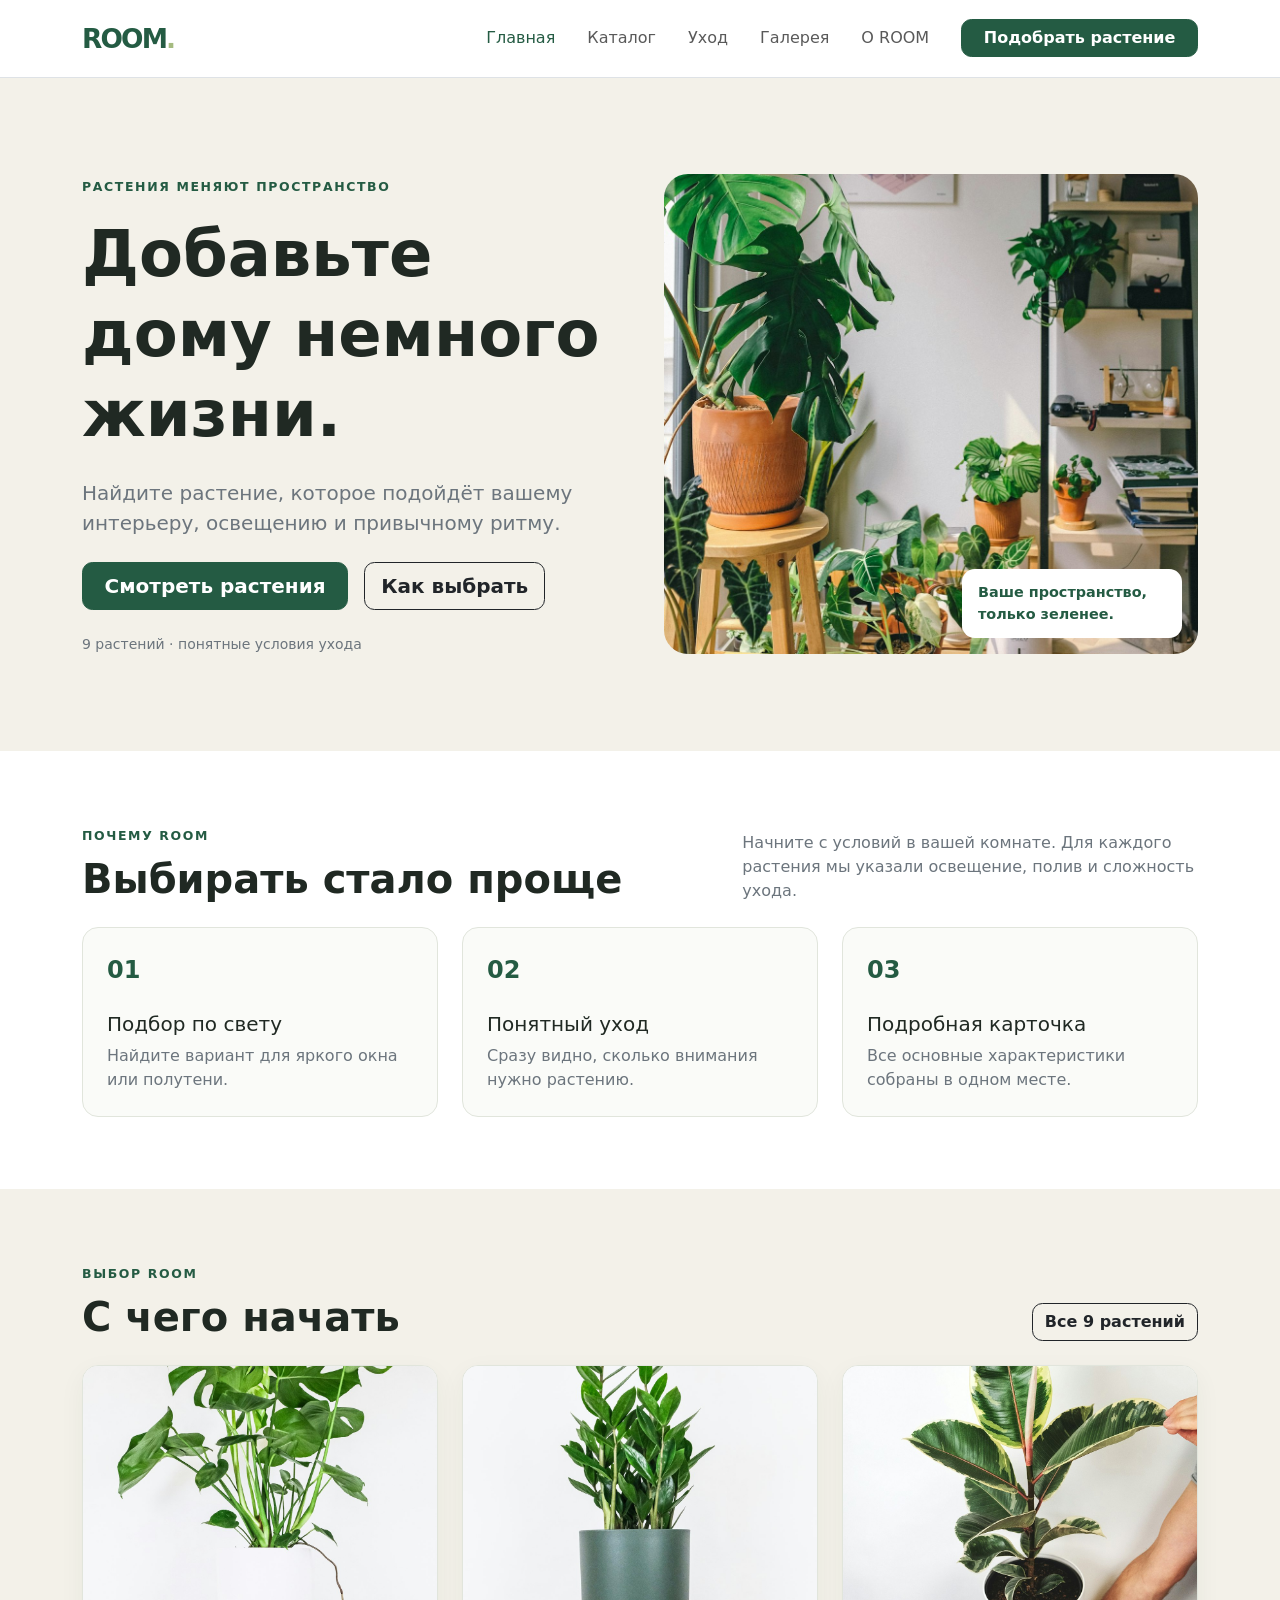
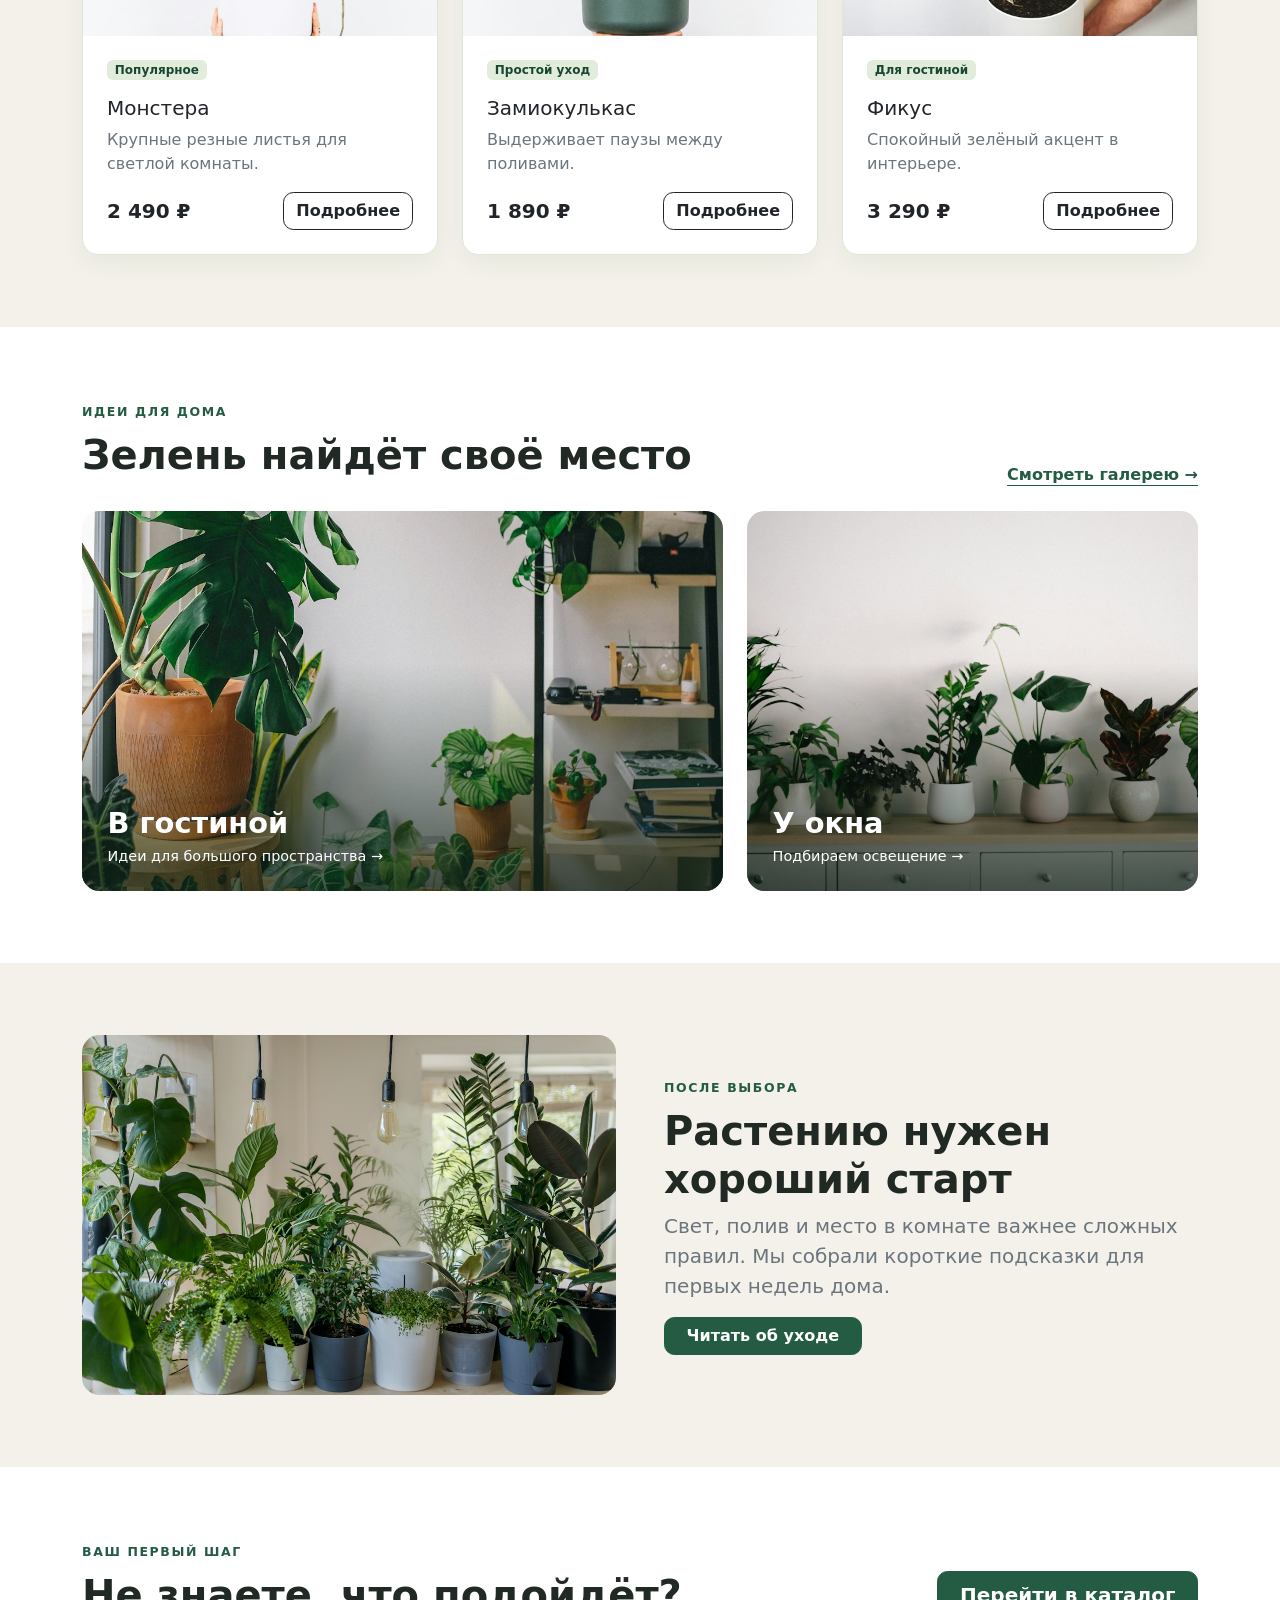
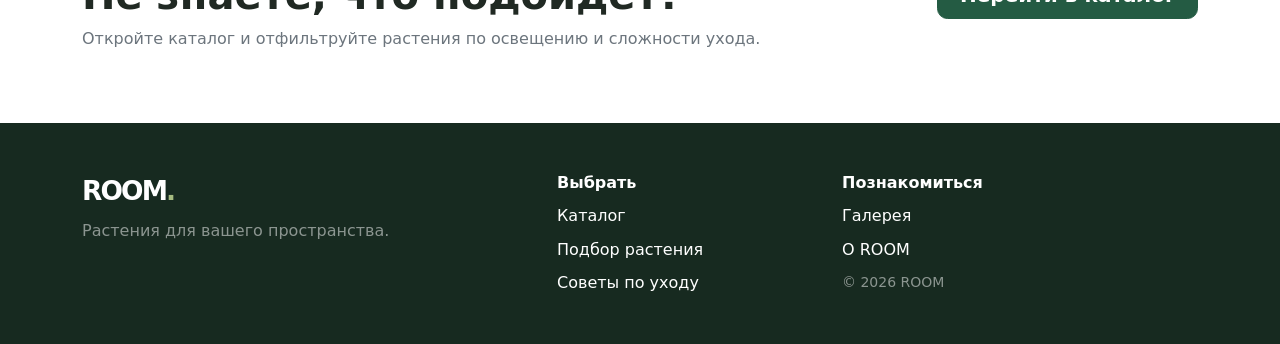
==== index.html @ 1a44274f "Expand ROOM into a seven-page illustrated plant site" ====
<!DOCTYPE html>
<html lang="ru">
<head>
  <meta charset="UTF-8">
  <meta name="viewport" content="width=device-width, initial-scale=1.0">
  <meta name="description" content="ROOM — каталог комнатных растений для дома и рабочего пространства.">
  <title>ROOM — растения для вашего пространства</title>
  <link rel="stylesheet" href="vendor/bootstrap/css/bootstrap.min.css">
  <link rel="stylesheet" href="css/custom.css">
</head>
<body>
  <header class="site-header border-bottom">
    <nav class="navbar navbar-expand-xl" aria-label="Основная навигация">
      <div class="container">
        <a class="navbar-brand brand" href="index.html">ROOM<span>.</span></a>
        <button class="navbar-toggler" type="button" data-bs-toggle="collapse" data-bs-target="#mainMenu" aria-controls="mainMenu" aria-expanded="false" aria-label="Открыть меню"><span class="navbar-toggler-icon"></span></button>
        <div class="collapse navbar-collapse" id="mainMenu">
          <div class="navbar-nav ms-auto align-items-xl-center gap-xl-3">
            <a class="nav-link active" aria-current="page" href="index.html">Главная</a>
            <a class="nav-link" href="catalog.html">Каталог</a>
            <a class="nav-link" href="care.html">Уход</a>
            <a class="nav-link" href="gallery.html">Галерея</a>
            <a class="nav-link" href="about.html">О ROOM</a>
            <a class="btn btn-room ms-xl-2" href="order.html">Подобрать растение</a>
          </div>
        </div>
      </div>
    </nav>
  </header>

  <main>
    <section class="hero py-5">
      <div class="container py-lg-5">
        <div class="row align-items-center g-5">
          <div class="col-12 col-lg-6">
            <span class="eyebrow">РАСТЕНИЯ МЕНЯЮТ ПРОСТРАНСТВО</span>
            <h1 class="display-3 fw-semibold lh-sm mt-3 mb-4">
              Добавьте дому немного жизни.
            </h1>
            <p class="lead text-secondary mb-4">
              Найдите растение, которое подойдёт вашему интерьеру,
              освещению и привычному ритму.
            </p>
            <div class="d-flex flex-wrap gap-3">
              <a class="btn btn-room btn-lg" href="catalog.html">Смотреть растения</a>
              <a class="btn btn-outline-dark btn-lg" href="#advantages">Как выбрать</a>
            </div>
            <p class="small text-secondary mt-4 mb-0">9 растений · понятные условия ухода</p>
          </div>
          <div class="col-12 col-lg-6">
            <div class="hero-image-wrap">
              <img
                src="images/photos/hero.jpg"
                alt="Комнатные растения в светлом интерьере"
                class="hero-image"
                data-fallback
              >
              <span class="hero-note">Ваше пространство, только зеленее.</span>
            </div>
          </div>
        </div>
      </div>
    </section>

    <section class="container py-5 my-lg-4" id="advantages">
      <div class="row align-items-end g-3 mb-4">
        <div class="col-12 col-lg-7">
          <span class="eyebrow">ПОЧЕМУ ROOM</span>
          <h2 class="display-6 fw-semibold mt-2 mb-0">Выбирать стало проще</h2>
        </div>
        <div class="col-12 col-lg-5">
          <p class="text-secondary mb-0">
            Начните с условий в вашей комнате. Для каждого растения
            мы указали освещение, полив и сложность ухода.
          </p>
        </div>
      </div>

      <div class="row g-4">
        <div class="col-12 col-md-4">
          <div class="feature-card h-100 p-4">
            <span class="feature-number">01</span>
            <h3 class="h5 mt-4">Подбор по свету</h3>
            <p class="text-secondary mb-0">Найдите вариант для яркого окна или полутени.</p>
          </div>
        </div>
        <div class="col-12 col-md-4">
          <div class="feature-card h-100 p-4">
            <span class="feature-number">02</span>
            <h3 class="h5 mt-4">Понятный уход</h3>
            <p class="text-secondary mb-0">Сразу видно, сколько внимания нужно растению.</p>
          </div>
        </div>
        <div class="col-12 col-md-4">
          <div class="feature-card h-100 p-4">
            <span class="feature-number">03</span>
            <h3 class="h5 mt-4">Подробная карточка</h3>
            <p class="text-secondary mb-0">Все основные характеристики собраны в одном месте.</p>
          </div>
        </div>
      </div>
    </section>

    <section class="section-soft py-5" id="popular">
      <div class="container py-lg-4">
        <div class="d-flex flex-wrap justify-content-between align-items-end gap-3 mb-4">
          <div>
            <span class="eyebrow">ВЫБОР ROOM</span>
            <h2 class="display-6 fw-semibold mt-2 mb-0">С чего начать</h2>
          </div>
          <a class="btn btn-outline-dark" href="catalog.html">Все 9 растений</a>
        </div>

        <div class="row g-4">
          <div class="col-12 col-md-6 col-lg-4">
            <article class="card plant-card h-100">
              <img class="card-img-top plant-photo" data-fallback
                src="images/photos/monstera.jpg"
                alt="Монстера с резными листьями в белом кашпо">
              <div class="card-body d-flex flex-column p-4">
                <span class="badge room-badge align-self-start mb-3">Популярное</span>
                <h3 class="h5 card-title">Монстера</h3>
                <p class="card-text text-secondary">Крупные резные листья для светлой комнаты.</p>
                <div class="d-flex justify-content-between align-items-center gap-2 mt-auto">
                  <strong class="fs-5">2 490 ₽</strong>
                  <a class="btn btn-outline-dark" href="product.html?plant=monstera">Подробнее</a>
                </div>
              </div>
            </article>
          </div>

          <div class="col-12 col-md-6 col-lg-4">
            <article class="card plant-card h-100">
              <img class="card-img-top plant-photo" data-fallback
                src="images/photos/zamioculcas.jpg"
                alt="Замиокулькас в зелёном кашпо">
              <div class="card-body d-flex flex-column p-4">
                <span class="badge room-badge align-self-start mb-3">Простой уход</span>
                <h3 class="h5 card-title">Замиокулькас</h3>
                <p class="card-text text-secondary">Выдерживает паузы между поливами.</p>
                <div class="d-flex justify-content-between align-items-center gap-2 mt-auto">
                  <strong class="fs-5">1 890 ₽</strong>
                  <a class="btn btn-outline-dark" href="product.html?plant=zamioculcas">Подробнее</a>
                </div>
              </div>
            </article>
          </div>

          <div class="col-12 col-md-6 col-lg-4">
            <article class="card plant-card h-100">
              <img class="card-img-top plant-photo" data-fallback
                src="images/photos/ficus.jpg"
                alt="Фикус каучуконосный в горшке">
              <div class="card-body d-flex flex-column p-4">
                <span class="badge room-badge align-self-start mb-3">Для гостиной</span>
                <h3 class="h5 card-title">Фикус</h3>
                <p class="card-text text-secondary">Спокойный зелёный акцент в интерьере.</p>
                <div class="d-flex justify-content-between align-items-center gap-2 mt-auto">
                  <strong class="fs-5">3 290 ₽</strong>
                  <a class="btn btn-outline-dark" href="product.html?plant=ficus">Подробнее</a>
                </div>
              </div>
            </article>
          </div>
        </div>
      </div>
    </section>


    <section class="container py-5 my-lg-4" aria-labelledby="roomsTitle">
      <div class="row align-items-end g-3 mb-4"><div class="col-lg-8"><span class="eyebrow">ИДЕИ ДЛЯ ДОМА</span><h2 id="roomsTitle" class="display-6 fw-semibold mt-2">Зелень найдёт своё место</h2></div><div class="col-lg-4 text-lg-end"><a class="text-link" href="gallery.html">Смотреть галерею →</a></div></div>
      <div class="row g-4">
        <div class="col-md-7"><a class="editorial-tile editorial-tile-large" href="gallery.html"><img src="images/photos/hero.jpg" alt="Комнатные растения в светлом интерьере" loading="lazy"><span>В гостиной <small>Идеи для большого пространства →</small></span></a></div>
        <div class="col-md-5"><a class="editorial-tile editorial-tile-large" href="care.html"><img src="images/photos/window.jpg" alt="Растения на комоде рядом с окном" loading="lazy"><span>У окна <small>Подбираем освещение →</small></span></a></div>
      </div>
    </section>
    <section class="section-soft py-5"><div class="container py-lg-4"><div class="row align-items-center g-5"><div class="col-lg-6"><img class="section-image" src="images/photos/shelf.jpg" alt="Растения на полках в светлой комнате" loading="lazy"></div><div class="col-lg-6"><span class="eyebrow">ПОСЛЕ ВЫБОРА</span><h2 class="display-6 fw-semibold mt-2">Растению нужен хороший старт</h2><p class="lead text-secondary">Свет, полив и место в комнате важнее сложных правил. Мы собрали короткие подсказки для первых недель дома.</p><a class="btn btn-room" href="care.html">Читать об уходе</a></div></div></div></section>
    <section class="container py-5 my-lg-4">
      <div class="row align-items-center g-4">
        <div class="col-12 col-lg-8">
          <span class="eyebrow">ВАШ ПЕРВЫЙ ШАГ</span>
          <h2 class="display-6 fw-semibold mt-2">Не знаете, что подойдёт?</h2>
          <p class="text-secondary mb-0">
            Откройте каталог и отфильтруйте растения по освещению
            и сложности ухода.
          </p>
        </div>
        <div class="col-12 col-lg-4 text-lg-end">
          <a class="btn btn-room btn-lg" href="catalog.html">Перейти в каталог</a>
        </div>
      </div>
    </section>
  </main>

  <footer class="site-footer py-5">
    <div class="container">
      <div class="row g-4 align-items-start">
        <div class="col-12 col-lg-5">
          <a class="brand text-white text-decoration-none" href="index.html">ROOM<span>.</span></a>
          <p class="text-white-50 mt-2 mb-0">Растения для вашего пространства.</p>
        </div>
        <div class="col-6 col-lg-3">
          <p class="text-white fw-semibold mb-2">Выбрать</p>
          <a class="footer-link d-block mb-2" href="catalog.html">Каталог</a>
          <a class="footer-link d-block mb-2" href="order.html">Подбор растения</a>
          <a class="footer-link d-block" href="care.html">Советы по уходу</a>
        </div>
        <div class="col-6 col-lg-4">
          <p class="text-white fw-semibold mb-2">Познакомиться</p>
          <a class="footer-link d-block mb-2" href="gallery.html">Галерея</a>
          <a class="footer-link d-block mb-2" href="about.html">О ROOM</a>
          <small class="text-white-50">© 2026 ROOM</small>
        </div>
      </div>
    </div>
  </footer>

  <script src="vendor/bootstrap/js/bootstrap.bundle.min.js"></script>
  <script src="js/app.js"></script>
</body>
</html>
---- css/custom.css ----
:root {
  --room-green: #245b43;
  --room-green-dark: #194632;
  --room-cream: #f3f1e9;
  --room-line: #e1e5dc;
}

html {
  scroll-behavior: smooth;
}

body {
  min-height: 100vh;
  color: #202923;
  background: #fff;
}

.site-header {
  background: #fff;
}

.brand {
  color: var(--room-green);
  font-size: 1.65rem;
  font-weight: 800;
  letter-spacing: -0.07em;
}

.brand span {
  color: #a5bb80;
}

.nav-link {
  font-weight: 500;
}

.nav-link.active,
.nav-link:hover {
  color: var(--room-green) !important;
}

.btn-room {
  color: #fff;
  background: var(--room-green);
  border-color: var(--room-green);
}

.btn-room:hover,
.btn-room:focus {
  color: #fff;
  background: var(--room-green-dark);
  border-color: var(--room-green-dark);
}

.eyebrow {
  color: var(--room-green);
  font-size: 0.78rem;
  font-weight: 700;
  letter-spacing: 0.13em;
}

.hero,
.section-soft {
  background: var(--room-cream);
}

.hero-image-wrap {
  position: relative;
}

.hero-image {
  display: block;
  width: 100%;
  height: 480px;
  object-fit: cover;
  border-radius: 1.5rem;
}

.hero-note {
  position: absolute;
  right: 1rem;
  bottom: 1rem;
  max-width: 220px;
  padding: 0.8rem 1rem;
  border-radius: 0.8rem;
  background: #fff;
  color: var(--room-green);
  font-size: 0.9rem;
  font-weight: 600;
}

.feature-card,
.filter-panel,
.care-panel {
  border: 1px solid var(--room-line);
  border-radius: 1rem;
  background: #fafbf8;
}

.feature-number {
  color: var(--room-green);
  font-size: 1.5rem;
  font-weight: 700;
}

.plant-card,
.form-card {
  overflow: hidden;
  border: 1px solid var(--room-line);
  border-radius: 1rem;
  box-shadow: 0 8px 26px rgb(29 57 38 / 5%);
}

.plant-photo {
  width: 100%;
  height: 220px;
  object-fit: cover;
  background: #e6eee5;
}

.room-badge {
  color: var(--room-green-dark);
  background: #e1edda;
}

.alert-room {
  color: #204a36;
  background: #eaf2e6;
  border-color: #d0e3cb;
}

.product-image {
  height: 480px;
  object-fit: cover;
  background: #e6eee5;
}

.quick-image {
  height: 220px;
  object-fit: cover;
  background: #e6eee5;
}

.site-footer {
  background: #172a20;
}

.footer-link {
  color: #fff;
  text-decoration: none;
}

.footer-link:hover {
  color: #c7dfbb;
}

:focus-visible {
  outline: 3px solid #96b873;
  outline-offset: 3px;
}

@media (max-width: 767px) {
  .hero-image,
  .product-image {
    height: 320px;
  }

  .hero-note {
    max-width: 180px;
    font-size: 0.8rem;
  }
}
/* Editorial sections shared by the expanded ROOM pages. */
.site-header { position: relative; z-index: 10; }
.navbar { padding-block: .85rem; }
.navbar-brand { flex-shrink: 0; }
.nav-link { white-space: nowrap; }
.btn { border-radius: .65rem; font-weight: 600; }
.btn-room { padding-inline: 1.35rem; }
.text-link { color: var(--room-green); font-weight: 700; text-decoration-thickness: 1px; text-underline-offset: .3em; }
.text-link:hover { color: var(--room-green-dark); }
.section-image { display: block; width: 100%; height: 360px; object-fit: cover; border-radius: 1.1rem; background: #e6eee5; }
.page-hero-image { height: 460px; }
.editorial-tile { position: relative; display: block; overflow: hidden; border-radius: 1.1rem; color: white; background: #314a38; }
.editorial-tile img { width: 100%; height: 380px; object-fit: cover; display: block; transition: transform .3s ease; }
.editorial-tile:hover img { transform: scale(1.035); }
.editorial-tile::after { content: ""; position: absolute; inset: 40% 0 0; background: linear-gradient(transparent, rgba(12, 31, 21, .72)); pointer-events: none; }
.editorial-tile span { position: absolute; z-index: 1; bottom: 1.5rem; left: 1.6rem; font-size: 1.8rem; font-weight: 700; }
.editorial-tile small { display: block; font-size: .9rem; font-weight: 500; }
.editorial-tile:hover { color: white; }
.plant-card { transition: transform .2s ease, box-shadow .2s ease; }
.plant-card:hover { transform: translateY(-3px); box-shadow: 0 16px 32px rgb(29 57 38 / 10%); }
.plant-photo { height: 270px; }
.detail-photo { width: 100%; height: 190px; object-fit: cover; border-radius: .85rem; }
.detail-link { display: block; position: relative; color: white; }
.detail-link span { position: absolute; bottom: .8rem; left: 1rem; padding: .4rem .7rem; border-radius: .5rem; background: var(--room-green); font-weight: 600; }
.gallery-item { position: relative; margin: 0; overflow: hidden; border-radius: 1rem; background: var(--room-cream); }
.gallery-item img { display: block; width: 100%; height: 340px; object-fit: cover; transition: transform .3s ease; }
.gallery-item:hover img { transform: scale(1.025); }
.gallery-item figcaption { padding: 1rem 1.2rem; font-weight: 700; }
.gallery-item figcaption span { display: block; color: #64716a; font-size: .9rem; font-weight: 400; }
.footer-link { line-height: 1.6; }
@media (max-width: 1199.98px) {
  .navbar-nav { padding-block: 1rem; }
  .navbar-nav .btn { align-self: flex-start; margin-top: .6rem; }
}
@media (max-width: 767.98px) {
  .section-image, .page-hero-image { height: 290px; }
  .editorial-tile img { height: 300px; }
  .gallery-item img { height: 280px; }
  .detail-photo { height: 155px; }
  .plant-photo { height: 245px; }
}
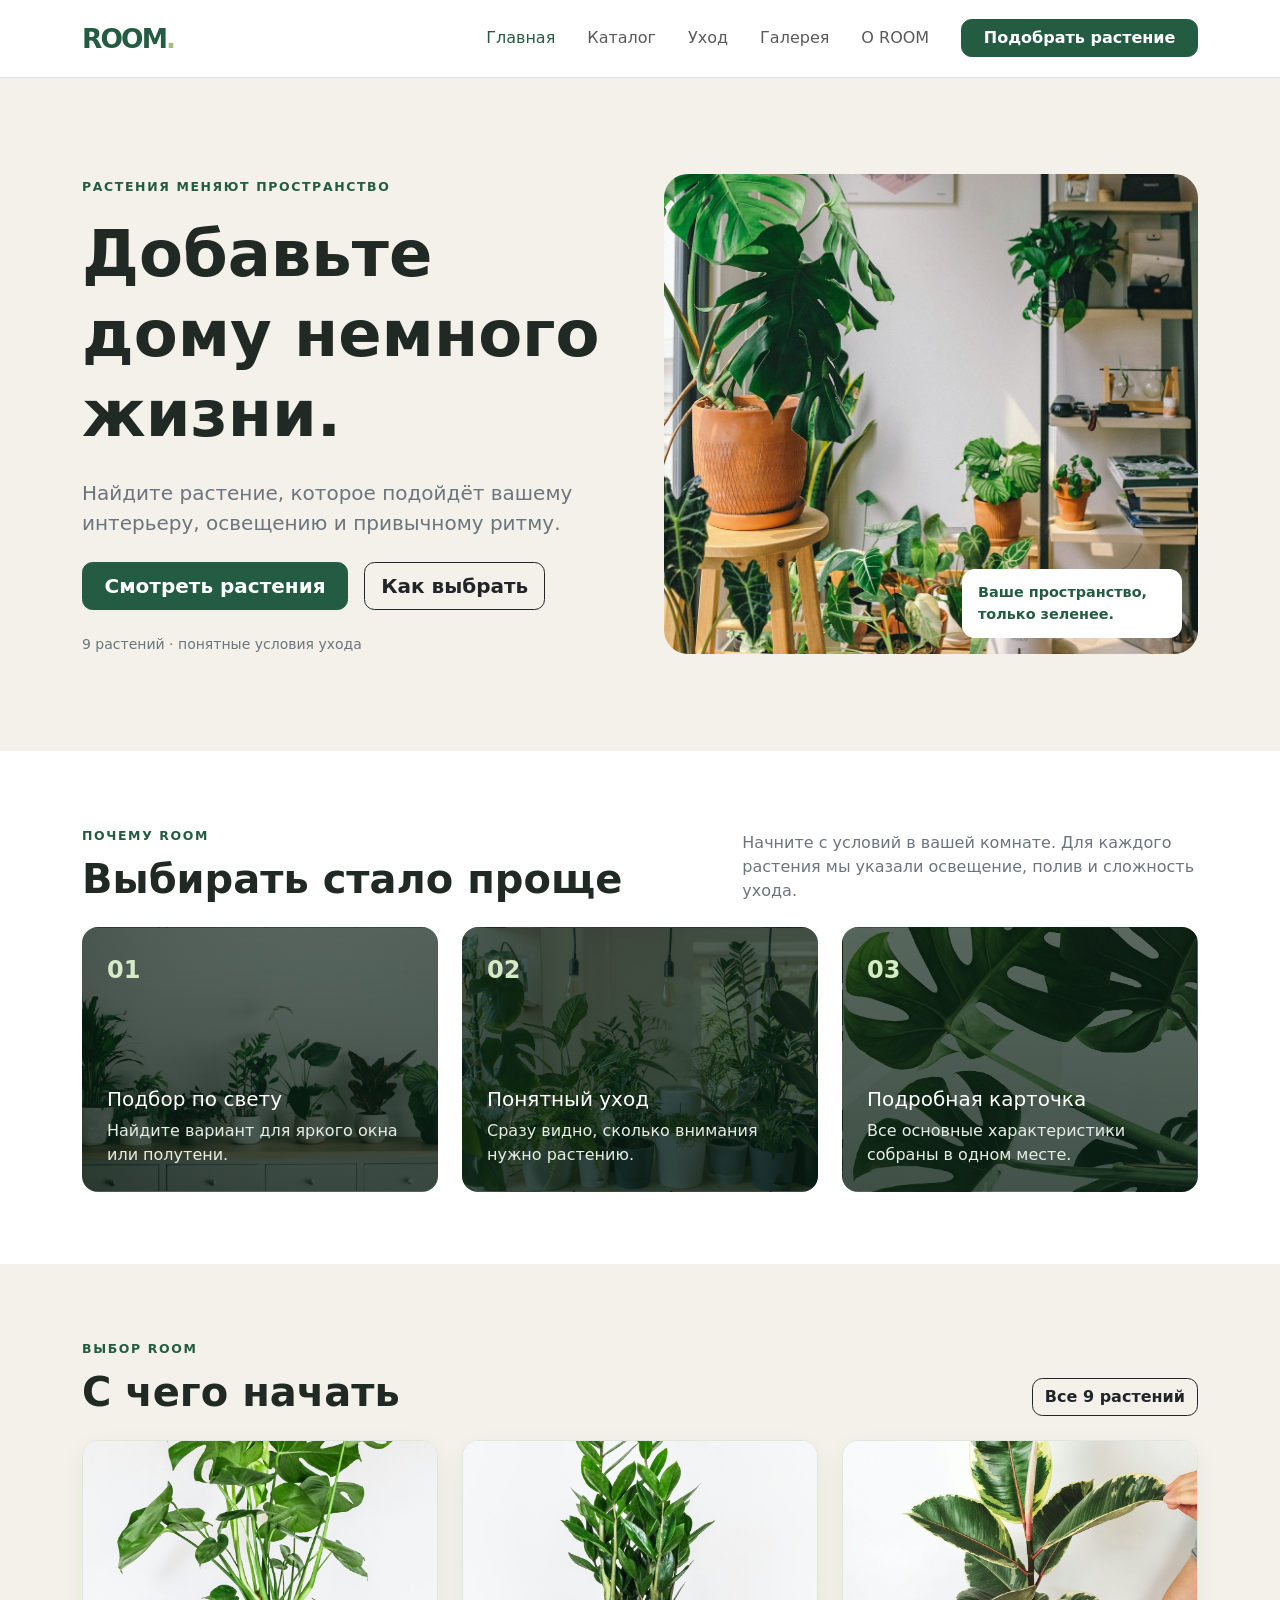
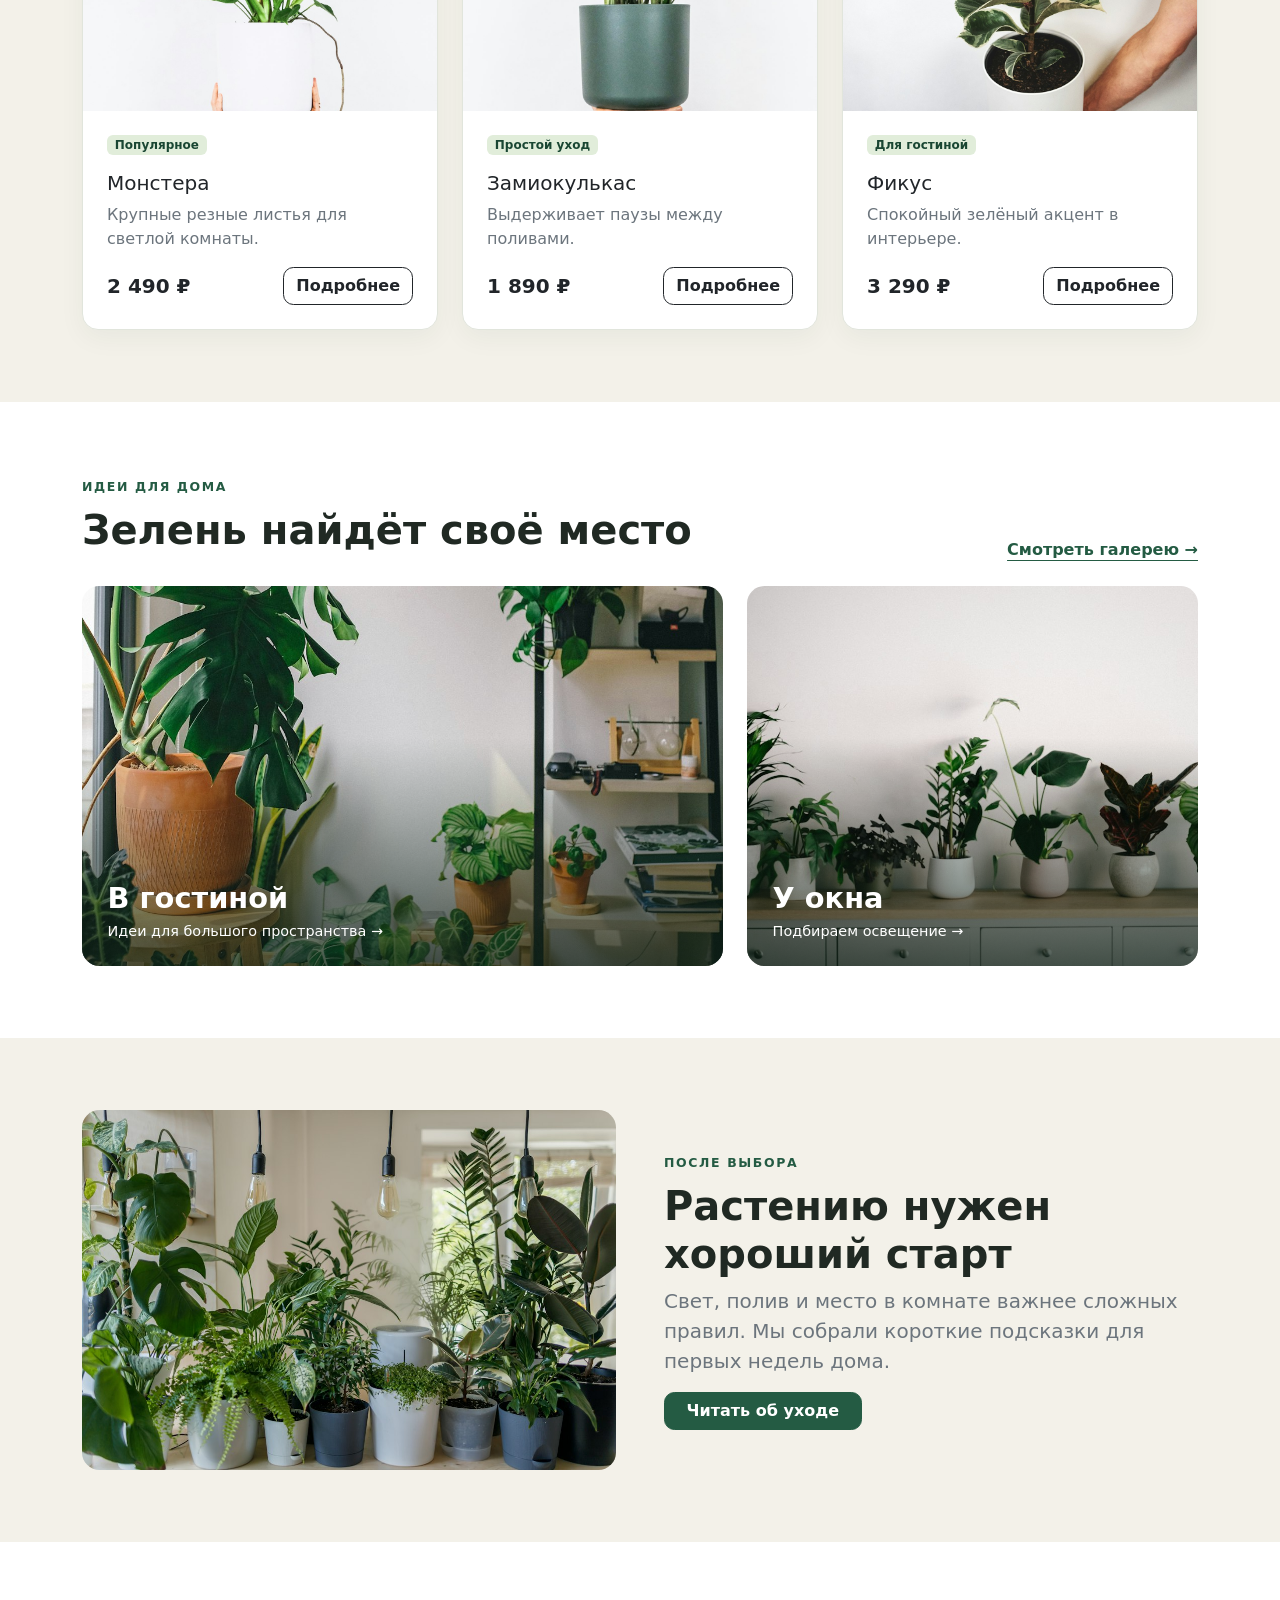
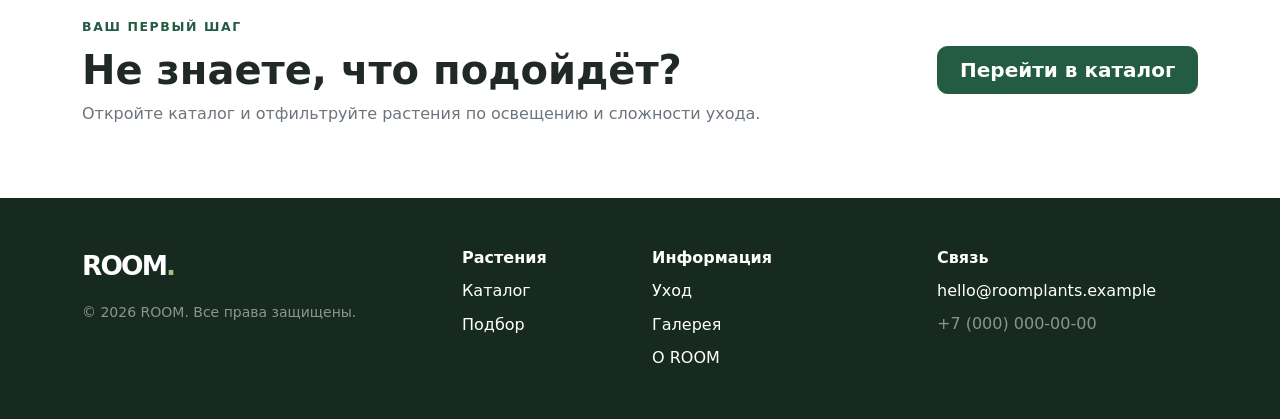
==== commit 9785fdc4: "Refine ROOM footer and image-backed feature cards" ====
--- a/index.html
+++ b/index.html
@@ -78,21 +78,21 @@
 
       <div class="row g-4">
         <div class="col-12 col-md-4">
-          <div class="feature-card h-100 p-4">
+          <div class="feature-card feature-card--photo feature-card--light h-100 p-4">
             <span class="feature-number">01</span>
             <h3 class="h5 mt-4">Подбор по свету</h3>
             <p class="text-secondary mb-0">Найдите вариант для яркого окна или полутени.</p>
           </div>
         </div>
         <div class="col-12 col-md-4">
-          <div class="feature-card h-100 p-4">
+          <div class="feature-card feature-card--photo feature-card--care h-100 p-4">
             <span class="feature-number">02</span>
             <h3 class="h5 mt-4">Понятный уход</h3>
             <p class="text-secondary mb-0">Сразу видно, сколько внимания нужно растению.</p>
           </div>
         </div>
         <div class="col-12 col-md-4">
-          <div class="feature-card h-100 p-4">
+          <div class="feature-card feature-card--photo feature-card--detail h-100 p-4">
             <span class="feature-number">03</span>
             <h3 class="h5 mt-4">Подробная карточка</h3>
             <p class="text-secondary mb-0">Все основные характеристики собраны в одном месте.</p>
@@ -195,21 +195,25 @@
   <footer class="site-footer py-5">
     <div class="container">
       <div class="row g-4 align-items-start">
-        <div class="col-12 col-lg-5">
+        <div class="col-12 col-lg-4">
           <a class="brand text-white text-decoration-none" href="index.html">ROOM<span>.</span></a>
-          <p class="text-white-50 mt-2 mb-0">Растения для вашего пространства.</p>
-        </div>
-        <div class="col-6 col-lg-3">
-          <p class="text-white fw-semibold mb-2">Выбрать</p>
+          <p class="text-white-50 small mt-3 mb-0">© 2026 ROOM. Все права защищены.</p>
+        </div>
+        <div class="col-6 col-md-4 col-lg-2">
+          <p class="text-white fw-semibold mb-2">Растения</p>
           <a class="footer-link d-block mb-2" href="catalog.html">Каталог</a>
-          <a class="footer-link d-block mb-2" href="order.html">Подбор растения</a>
-          <a class="footer-link d-block" href="care.html">Советы по уходу</a>
-        </div>
-        <div class="col-6 col-lg-4">
-          <p class="text-white fw-semibold mb-2">Познакомиться</p>
+          <a class="footer-link d-block" href="order.html">Подбор</a>
+        </div>
+        <div class="col-6 col-md-4 col-lg-3">
+          <p class="text-white fw-semibold mb-2">Информация</p>
+          <a class="footer-link d-block mb-2" href="care.html">Уход</a>
           <a class="footer-link d-block mb-2" href="gallery.html">Галерея</a>
-          <a class="footer-link d-block mb-2" href="about.html">О ROOM</a>
-          <small class="text-white-50">© 2026 ROOM</small>
+          <a class="footer-link d-block" href="about.html">О ROOM</a>
+        </div>
+        <div class="col-12 col-md-4 col-lg-3">
+          <p class="text-white fw-semibold mb-2">Связь</p>
+          <a class="footer-link d-block mb-2" href="mailto:hello@roomplants.example">hello@roomplants.example</a>
+          <span class="text-white-50 d-block">+7 (000) 000-00-00</span>
         </div>
       </div>
     </div>
@@ -218,4 +222,4 @@
   <script src="vendor/bootstrap/js/bootstrap.bundle.min.js"></script>
   <script src="js/app.js"></script>
 </body>
-</html>+</html>
--- a/css/custom.css
+++ b/css/custom.css
@@ -101,6 +101,40 @@
   color: var(--room-green);
   font-size: 1.5rem;
   font-weight: 700;
+}
+
+.feature-card--photo {
+  display: flex;
+  min-height: 265px;
+  flex-direction: column;
+  color: #fff;
+  border-color: transparent;
+  background-position: center;
+  background-size: cover;
+}
+
+.feature-card--light {
+  background-image: linear-gradient(180deg, rgb(8 30 20 / 65%), rgb(8 30 20 / 76%)), url("../images/photos/window.jpg");
+}
+
+.feature-card--care {
+  background-image: linear-gradient(180deg, rgb(8 30 20 / 65%), rgb(8 30 20 / 76%)), url("../images/photos/shelf.jpg");
+}
+
+.feature-card--detail {
+  background-image: linear-gradient(180deg, rgb(8 30 20 / 65%), rgb(8 30 20 / 76%)), url("../images/photos/leaves.jpg");
+}
+
+.feature-card--photo .feature-number {
+  color: #d5eac5;
+}
+
+.feature-card--photo h3 {
+  margin-top: auto !important;
+}
+
+.feature-card--photo .text-secondary {
+  color: #e5ede4 !important;
 }
 
 .plant-card,
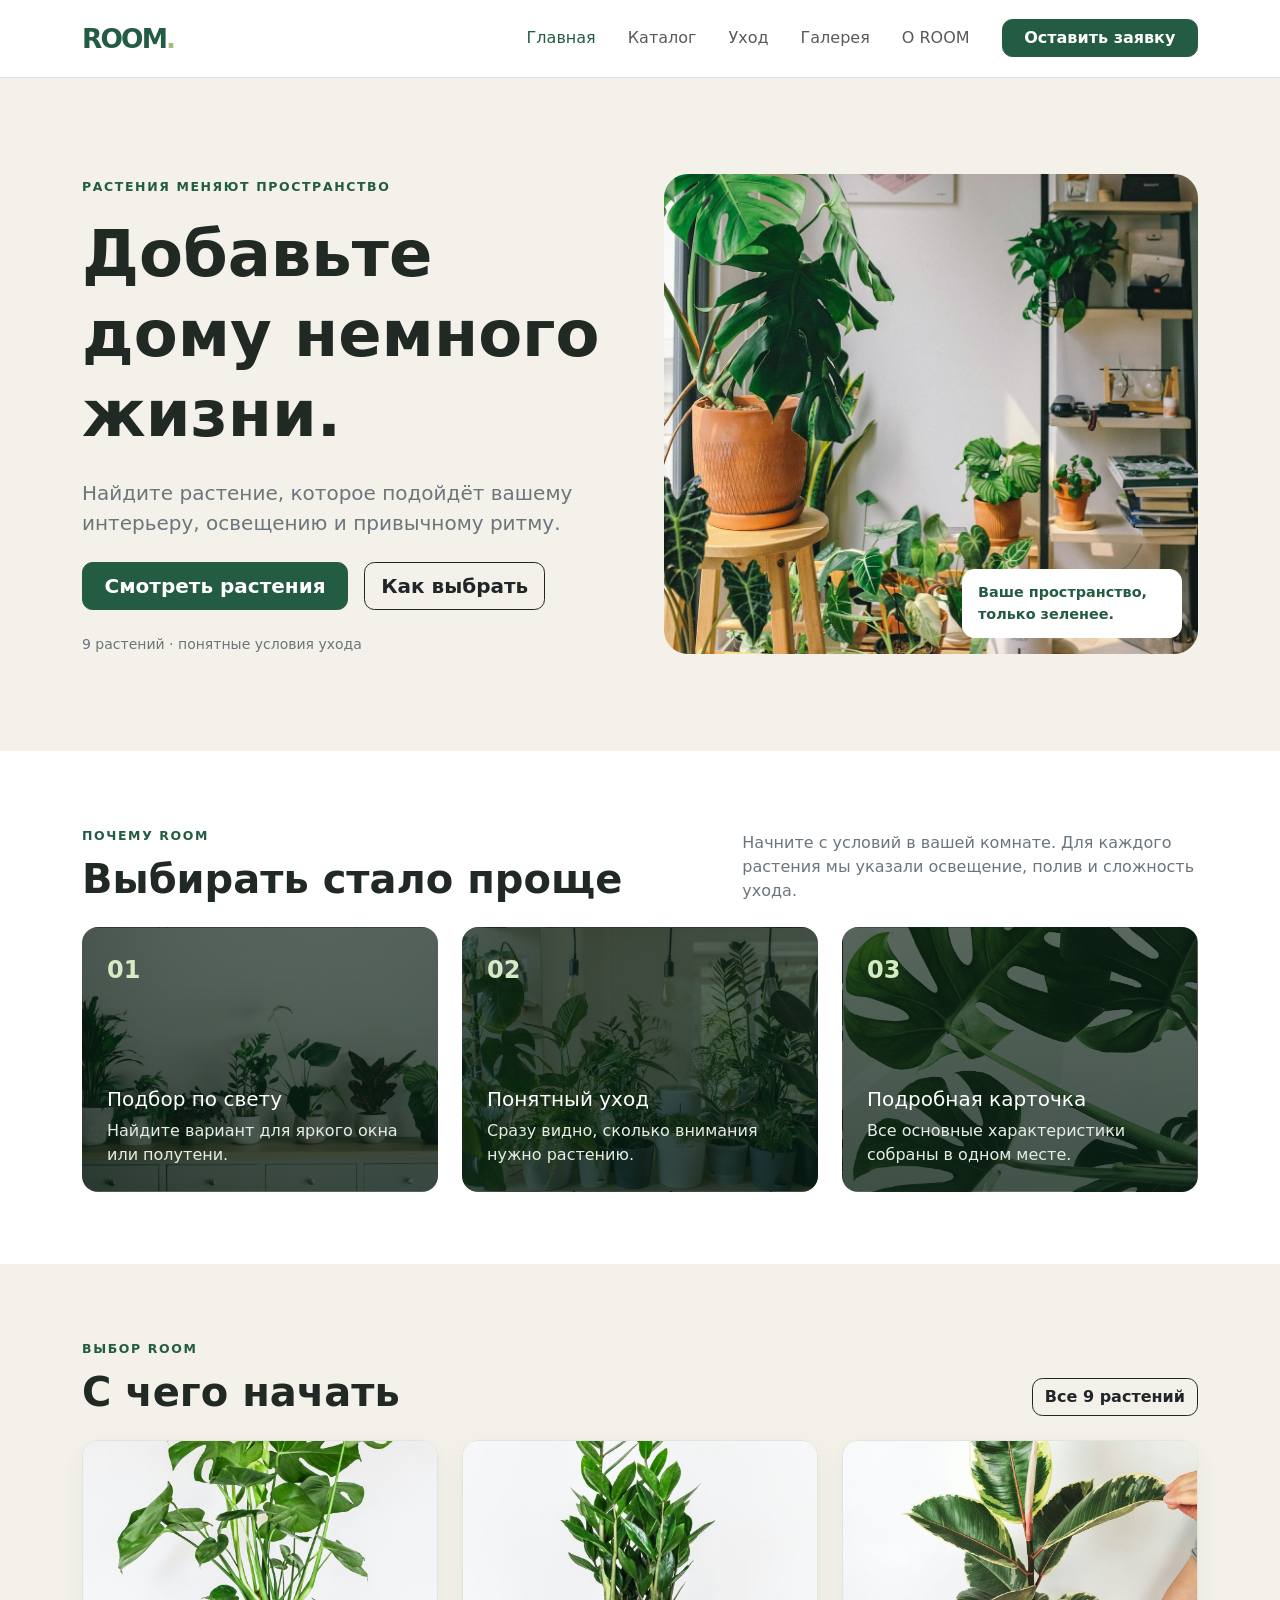
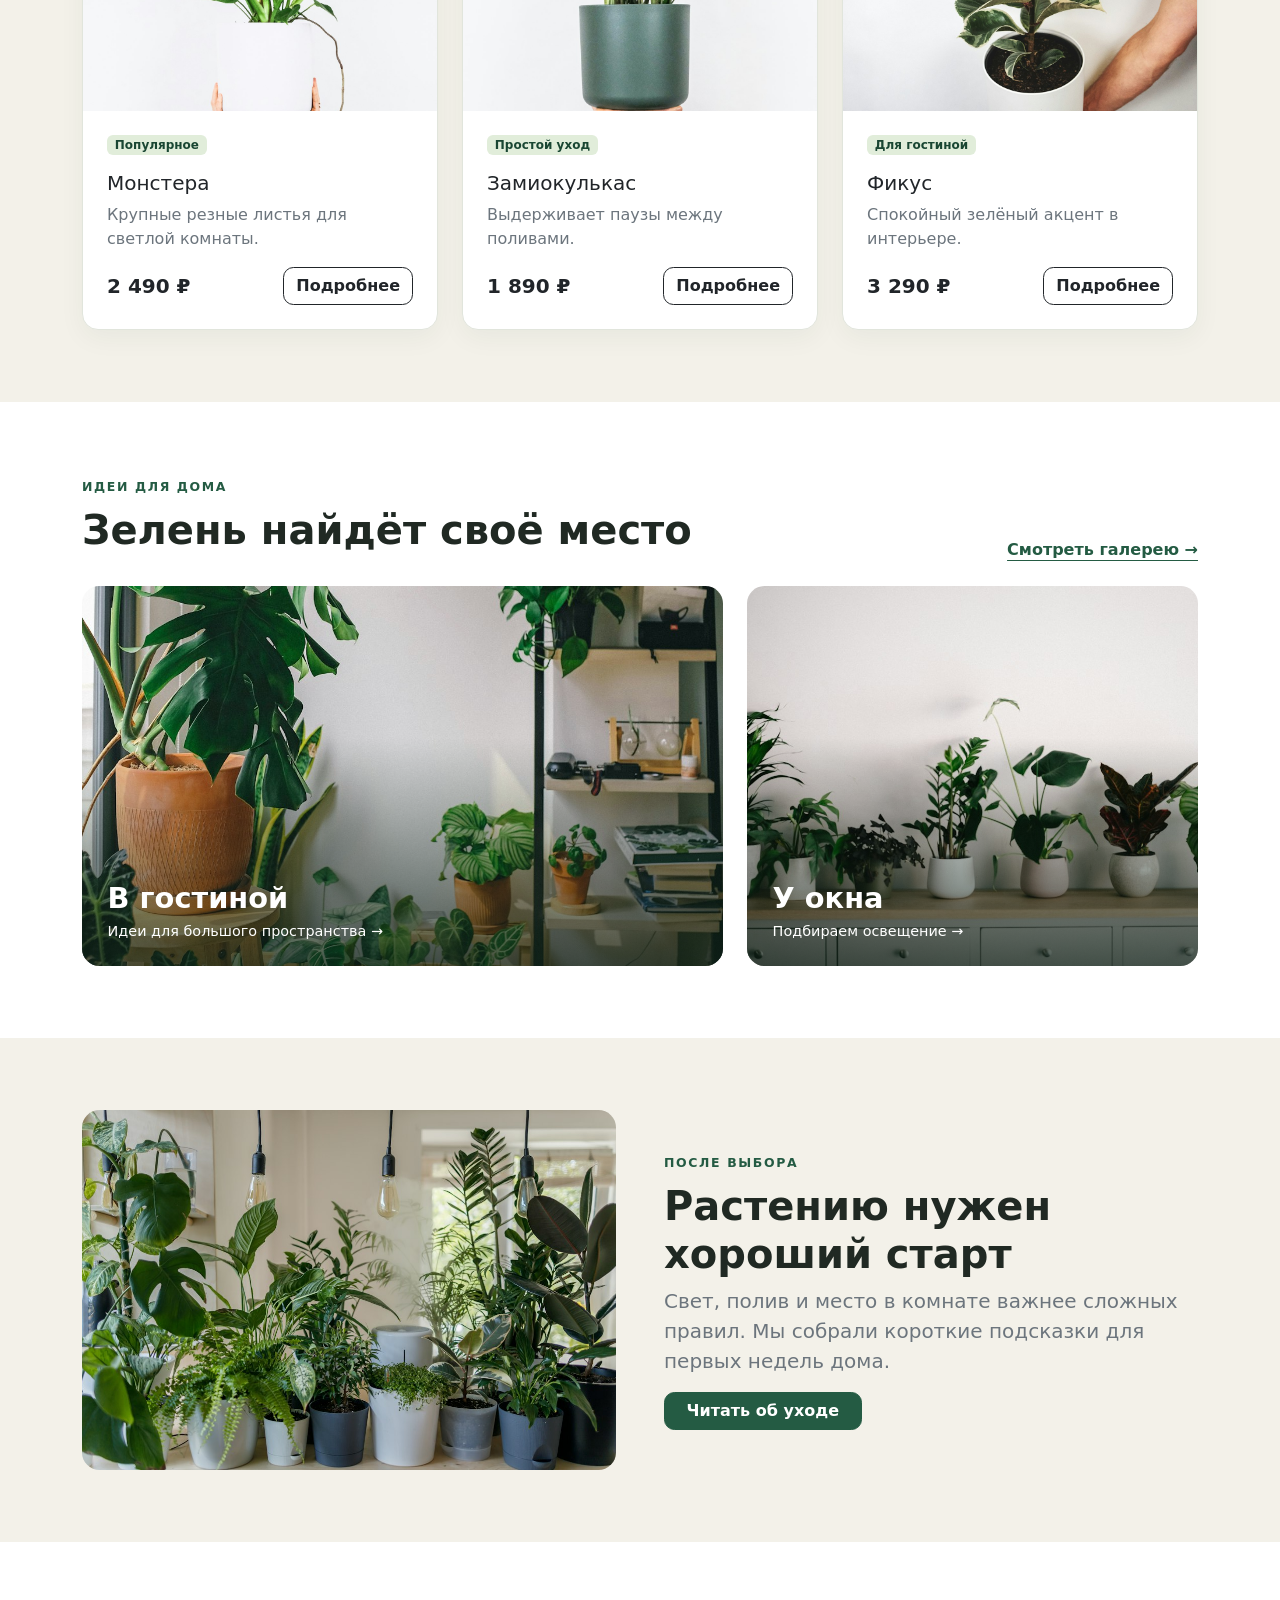
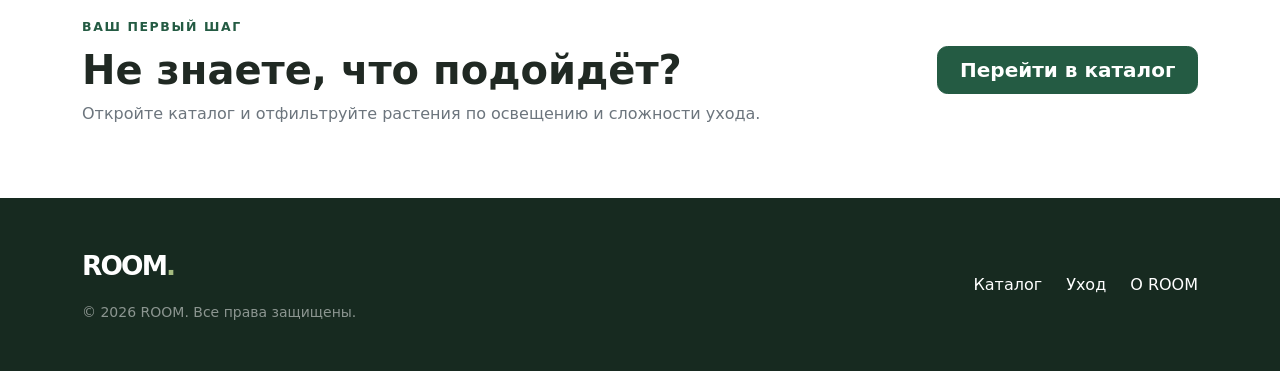
==== commit a3ac4017: "Simplify footer and rename application action" ====
--- a/index.html
+++ b/index.html
@@ -6,7 +6,7 @@
   <meta name="description" content="ROOM — каталог комнатных растений для дома и рабочего пространства.">
   <title>ROOM — растения для вашего пространства</title>
   <link rel="stylesheet" href="vendor/bootstrap/css/bootstrap.min.css">
-  <link rel="stylesheet" href="css/custom.css">
+  <link rel="stylesheet" href="css/custom.css?v=2">
 </head>
 <body>
   <header class="site-header border-bottom">
@@ -21,7 +21,7 @@
             <a class="nav-link" href="care.html">Уход</a>
             <a class="nav-link" href="gallery.html">Галерея</a>
             <a class="nav-link" href="about.html">О ROOM</a>
-            <a class="btn btn-room ms-xl-2" href="order.html">Подобрать растение</a>
+            <a class="btn btn-room ms-xl-2" href="order.html">Оставить заявку</a>
           </div>
         </div>
       </div>
@@ -194,27 +194,16 @@
 
   <footer class="site-footer py-5">
     <div class="container">
-      <div class="row g-4 align-items-start">
-        <div class="col-12 col-lg-4">
+      <div class="row align-items-center g-4">
+        <div class="col-12 col-lg-6">
           <a class="brand text-white text-decoration-none" href="index.html">ROOM<span>.</span></a>
           <p class="text-white-50 small mt-3 mb-0">© 2026 ROOM. Все права защищены.</p>
         </div>
-        <div class="col-6 col-md-4 col-lg-2">
-          <p class="text-white fw-semibold mb-2">Растения</p>
-          <a class="footer-link d-block mb-2" href="catalog.html">Каталог</a>
-          <a class="footer-link d-block" href="order.html">Подбор</a>
-        </div>
-        <div class="col-6 col-md-4 col-lg-3">
-          <p class="text-white fw-semibold mb-2">Информация</p>
-          <a class="footer-link d-block mb-2" href="care.html">Уход</a>
-          <a class="footer-link d-block mb-2" href="gallery.html">Галерея</a>
-          <a class="footer-link d-block" href="about.html">О ROOM</a>
-        </div>
-        <div class="col-12 col-md-4 col-lg-3">
-          <p class="text-white fw-semibold mb-2">Связь</p>
-          <a class="footer-link d-block mb-2" href="mailto:hello@roomplants.example">hello@roomplants.example</a>
-          <span class="text-white-50 d-block">+7 (000) 000-00-00</span>
-        </div>
+        <nav class="col-12 col-lg-6 d-flex flex-wrap gap-3 gap-md-4 justify-content-lg-end" aria-label="Ссылки в футере">
+          <a class="footer-link" href="catalog.html">Каталог</a>
+          <a class="footer-link" href="care.html">Уход</a>
+          <a class="footer-link" href="about.html">О ROOM</a>
+        </nav>
       </div>
     </div>
   </footer>
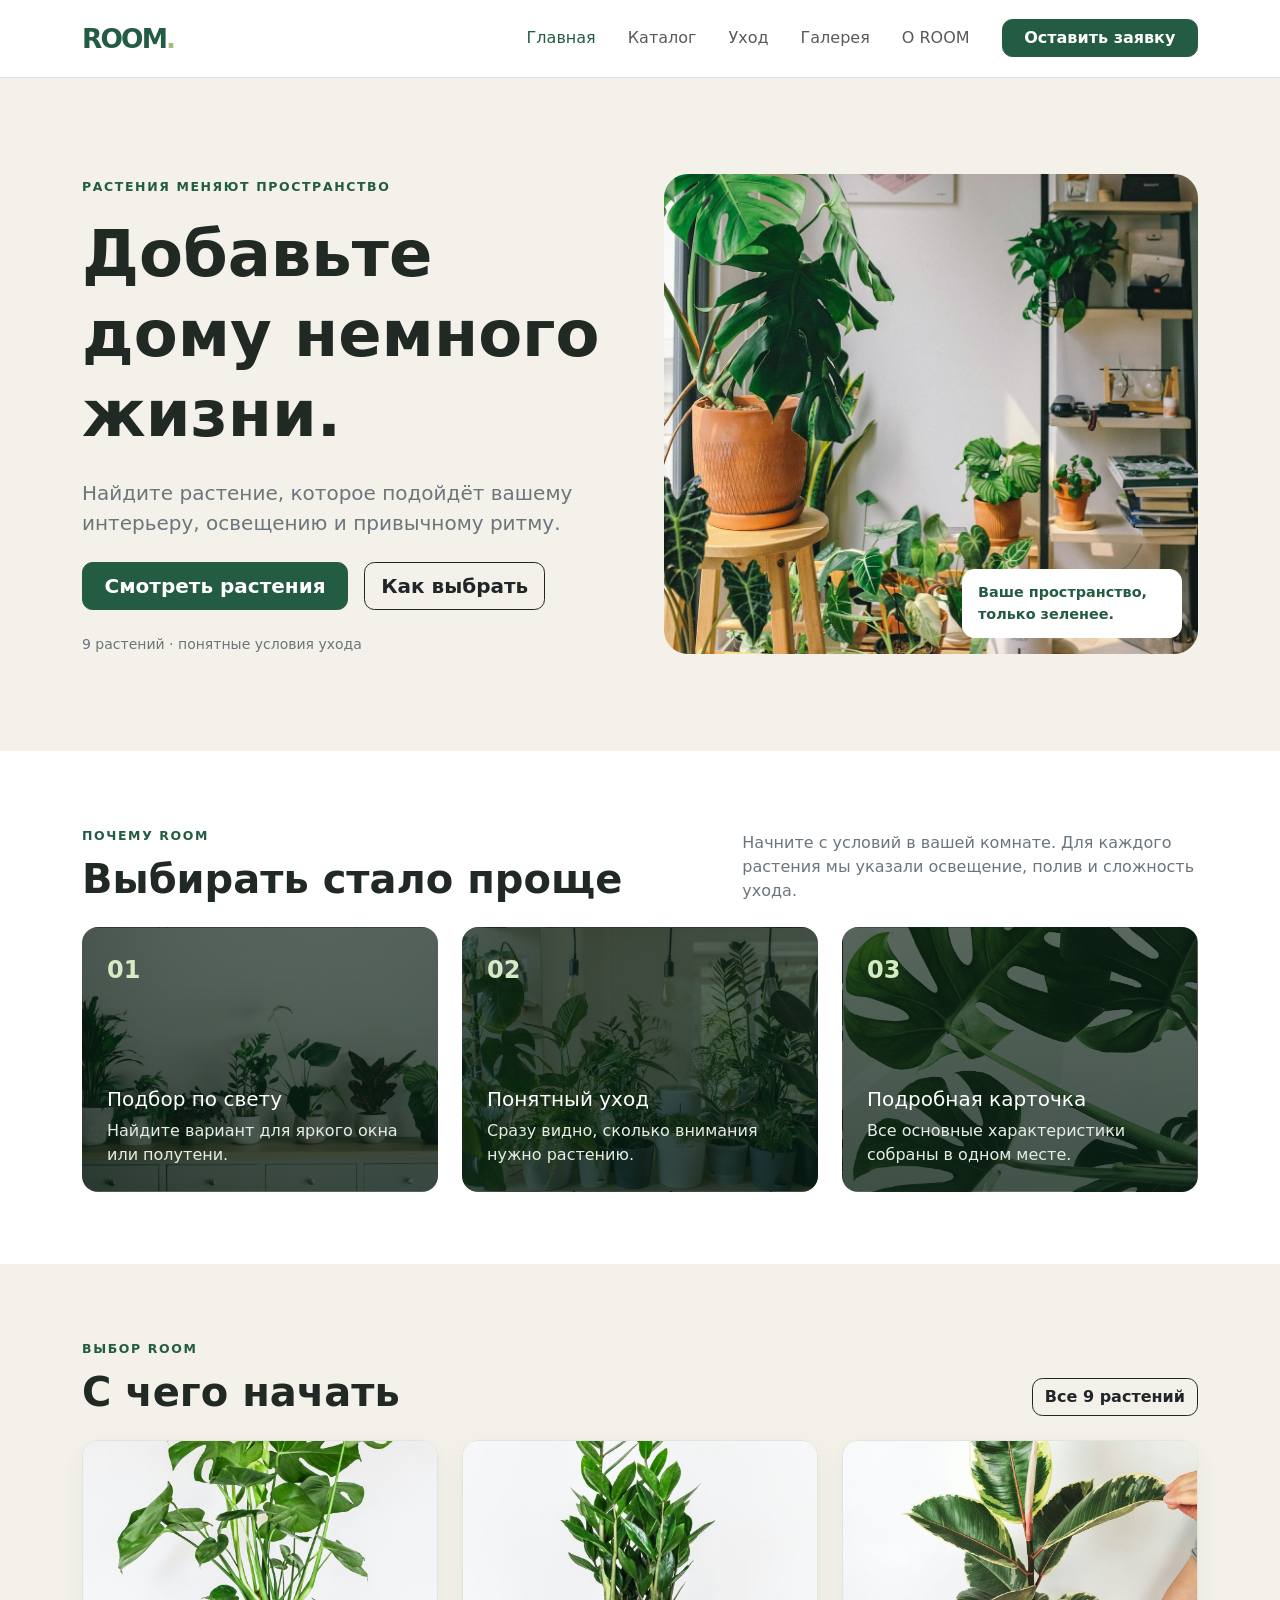
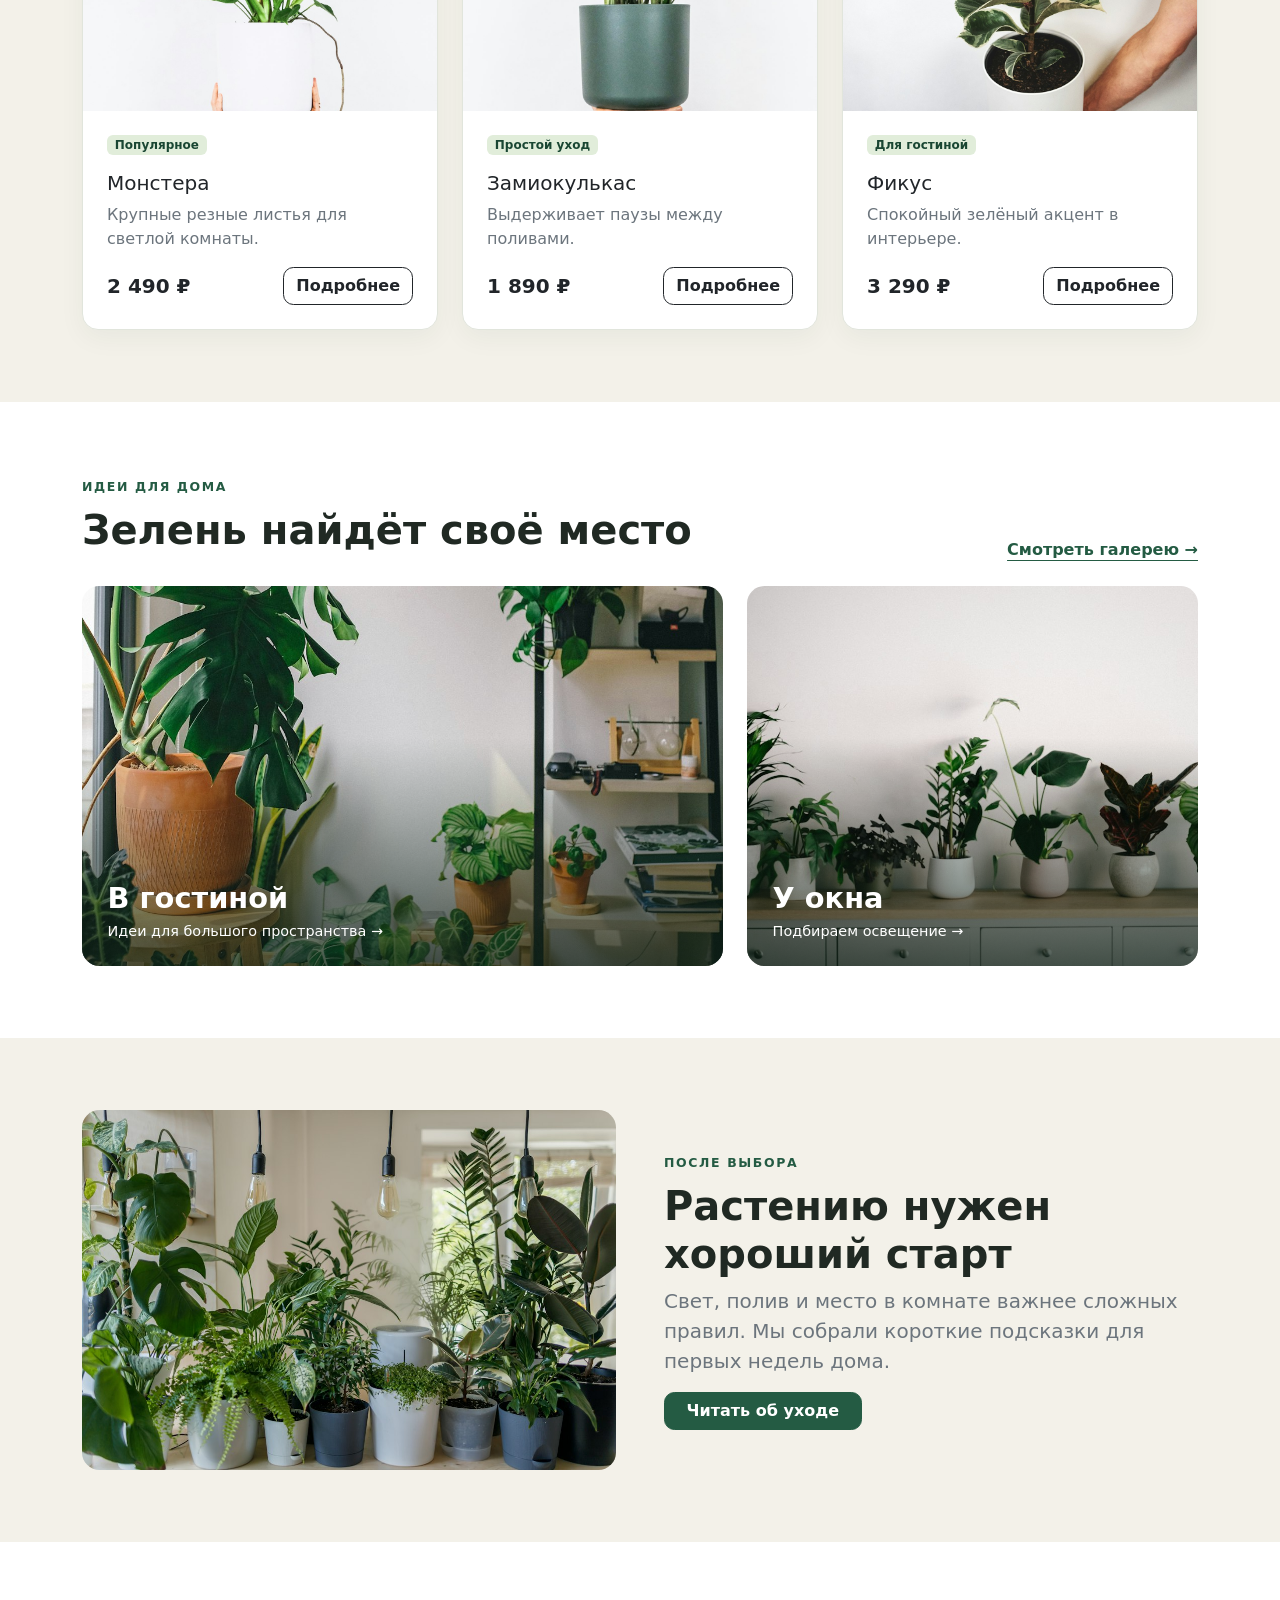
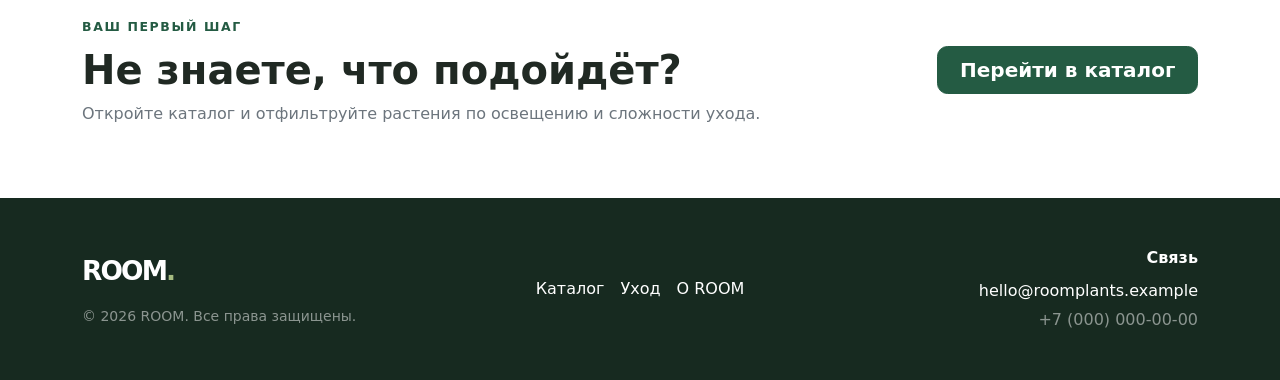
==== commit d3ffb446: "Add price sorting, plant details, galleries and related items" ====
--- a/index.html
+++ b/index.html
@@ -6,7 +6,7 @@
   <meta name="description" content="ROOM — каталог комнатных растений для дома и рабочего пространства.">
   <title>ROOM — растения для вашего пространства</title>
   <link rel="stylesheet" href="vendor/bootstrap/css/bootstrap.min.css">
-  <link rel="stylesheet" href="css/custom.css?v=2">
+  <link rel="stylesheet" href="css/custom.css?v=3">
 </head>
 <body>
   <header class="site-header border-bottom">
@@ -195,20 +195,25 @@
   <footer class="site-footer py-5">
     <div class="container">
       <div class="row align-items-center g-4">
-        <div class="col-12 col-lg-6">
+        <div class="col-12 col-lg-4">
           <a class="brand text-white text-decoration-none" href="index.html">ROOM<span>.</span></a>
           <p class="text-white-50 small mt-3 mb-0">© 2026 ROOM. Все права защищены.</p>
         </div>
-        <nav class="col-12 col-lg-6 d-flex flex-wrap gap-3 gap-md-4 justify-content-lg-end" aria-label="Ссылки в футере">
+        <nav class="col-12 col-lg-4 d-flex flex-wrap gap-3 justify-content-lg-center" aria-label="Ссылки в футере">
           <a class="footer-link" href="catalog.html">Каталог</a>
           <a class="footer-link" href="care.html">Уход</a>
           <a class="footer-link" href="about.html">О ROOM</a>
         </nav>
+        <div class="col-12 col-lg-4 text-lg-end">
+          <p class="text-white fw-semibold mb-2">Связь</p>
+          <a class="footer-link d-block mb-1" href="mailto:hello@roomplants.example">hello@roomplants.example</a>
+          <span class="text-white-50 d-block">+7 (000) 000-00-00</span>
+        </div>
       </div>
     </div>
   </footer>
 
   <script src="vendor/bootstrap/js/bootstrap.bundle.min.js"></script>
-  <script src="js/app.js"></script>
+  <script src="js/app.js?v=2"></script>
 </body>
 </html>
--- a/css/custom.css
+++ b/css/custom.css
@@ -225,6 +225,27 @@
 .plant-card { transition: transform .2s ease, box-shadow .2s ease; }
 .plant-card:hover { transform: translateY(-3px); box-shadow: 0 16px 32px rgb(29 57 38 / 10%); }
 .plant-photo { height: 270px; }
+.plant-meta span {
+  padding: .25rem .55rem;
+  border-radius: .45rem;
+  background: #eff4eb;
+  color: #496653;
+  font-weight: 600;
+}
+.product-thumb {
+  width: 88px;
+  height: 76px;
+  padding: 3px;
+  overflow: hidden;
+  border: 2px solid transparent;
+  border-radius: .7rem;
+  background: #fff;
+  cursor: pointer;
+}
+.product-thumb.active,
+.product-thumb:hover,
+.product-thumb:focus-visible { border-color: var(--room-green); }
+.product-thumb img { display: block; width: 100%; height: 100%; object-fit: cover; border-radius: .4rem; }
 .detail-photo { width: 100%; height: 190px; object-fit: cover; border-radius: .85rem; }
 .detail-link { display: block; position: relative; color: white; }
 .detail-link span { position: absolute; bottom: .8rem; left: 1rem; padding: .4rem .7rem; border-radius: .5rem; background: var(--room-green); font-weight: 600; }
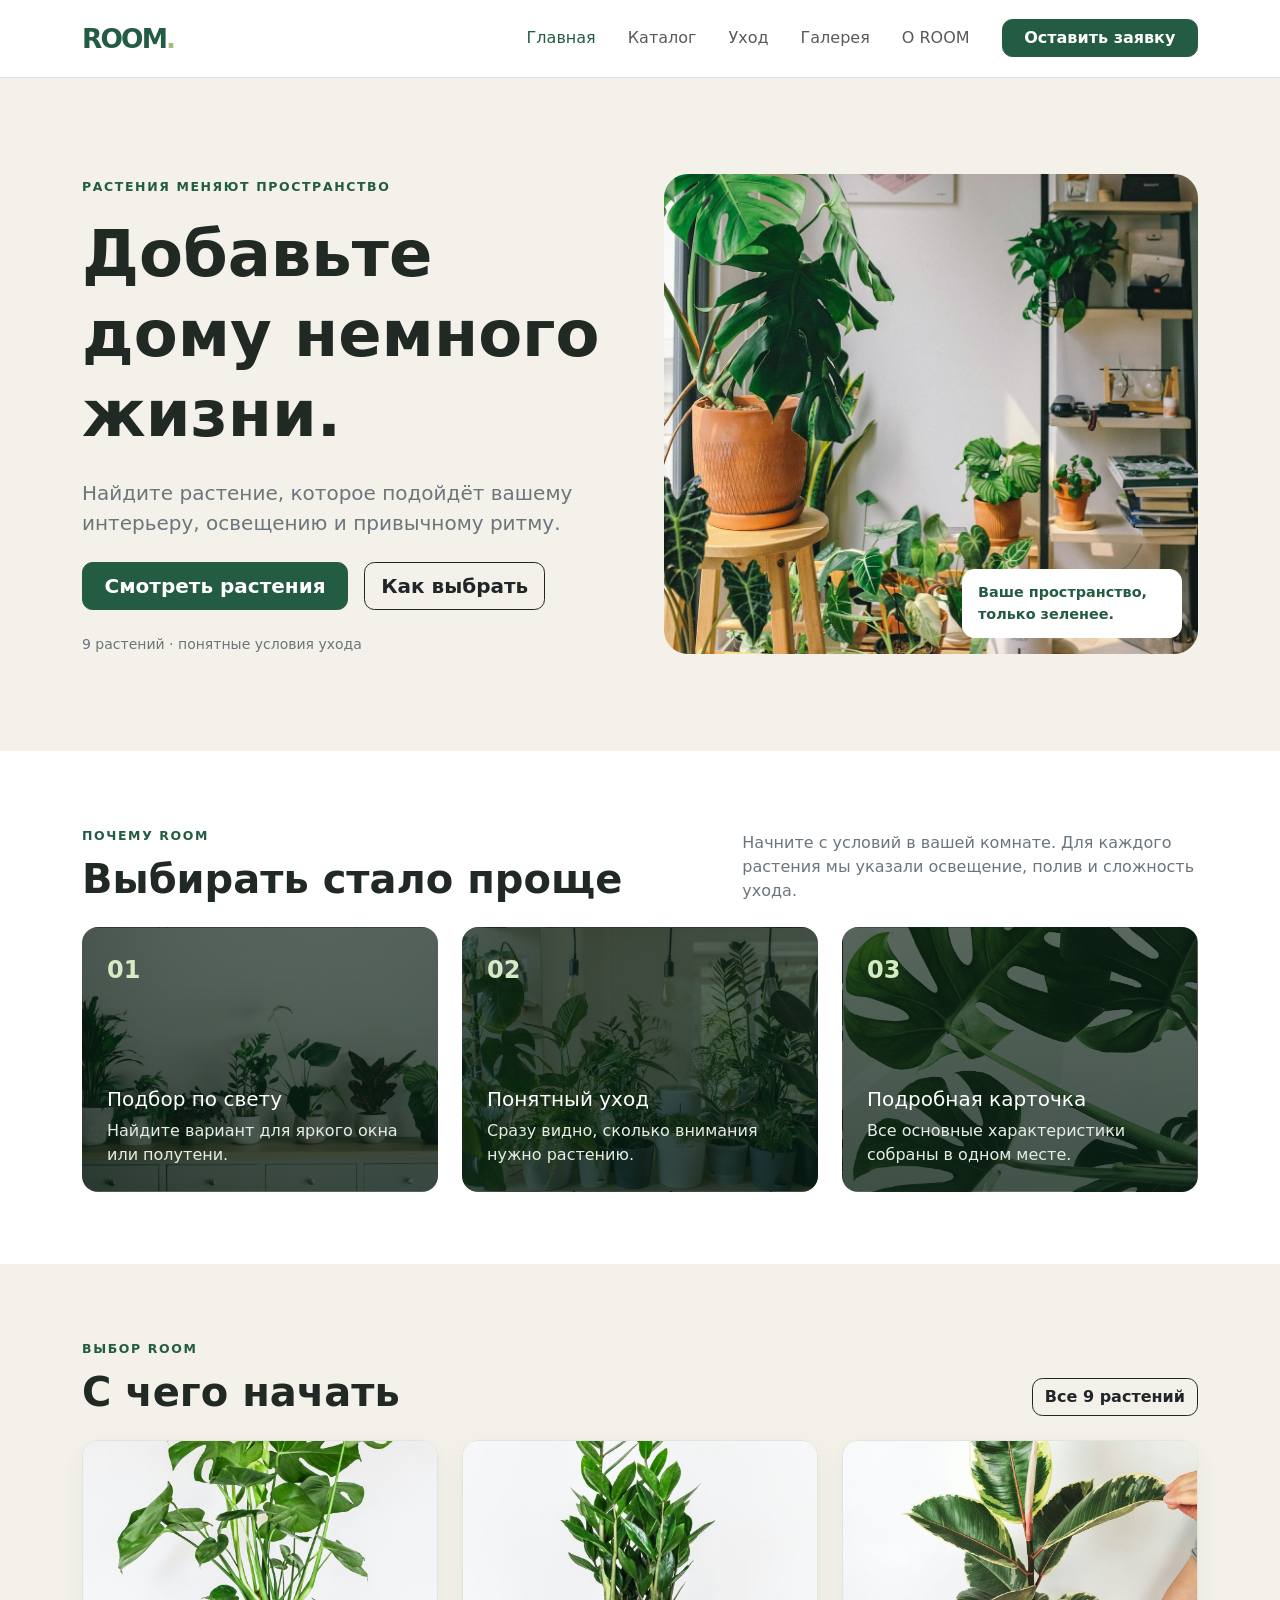
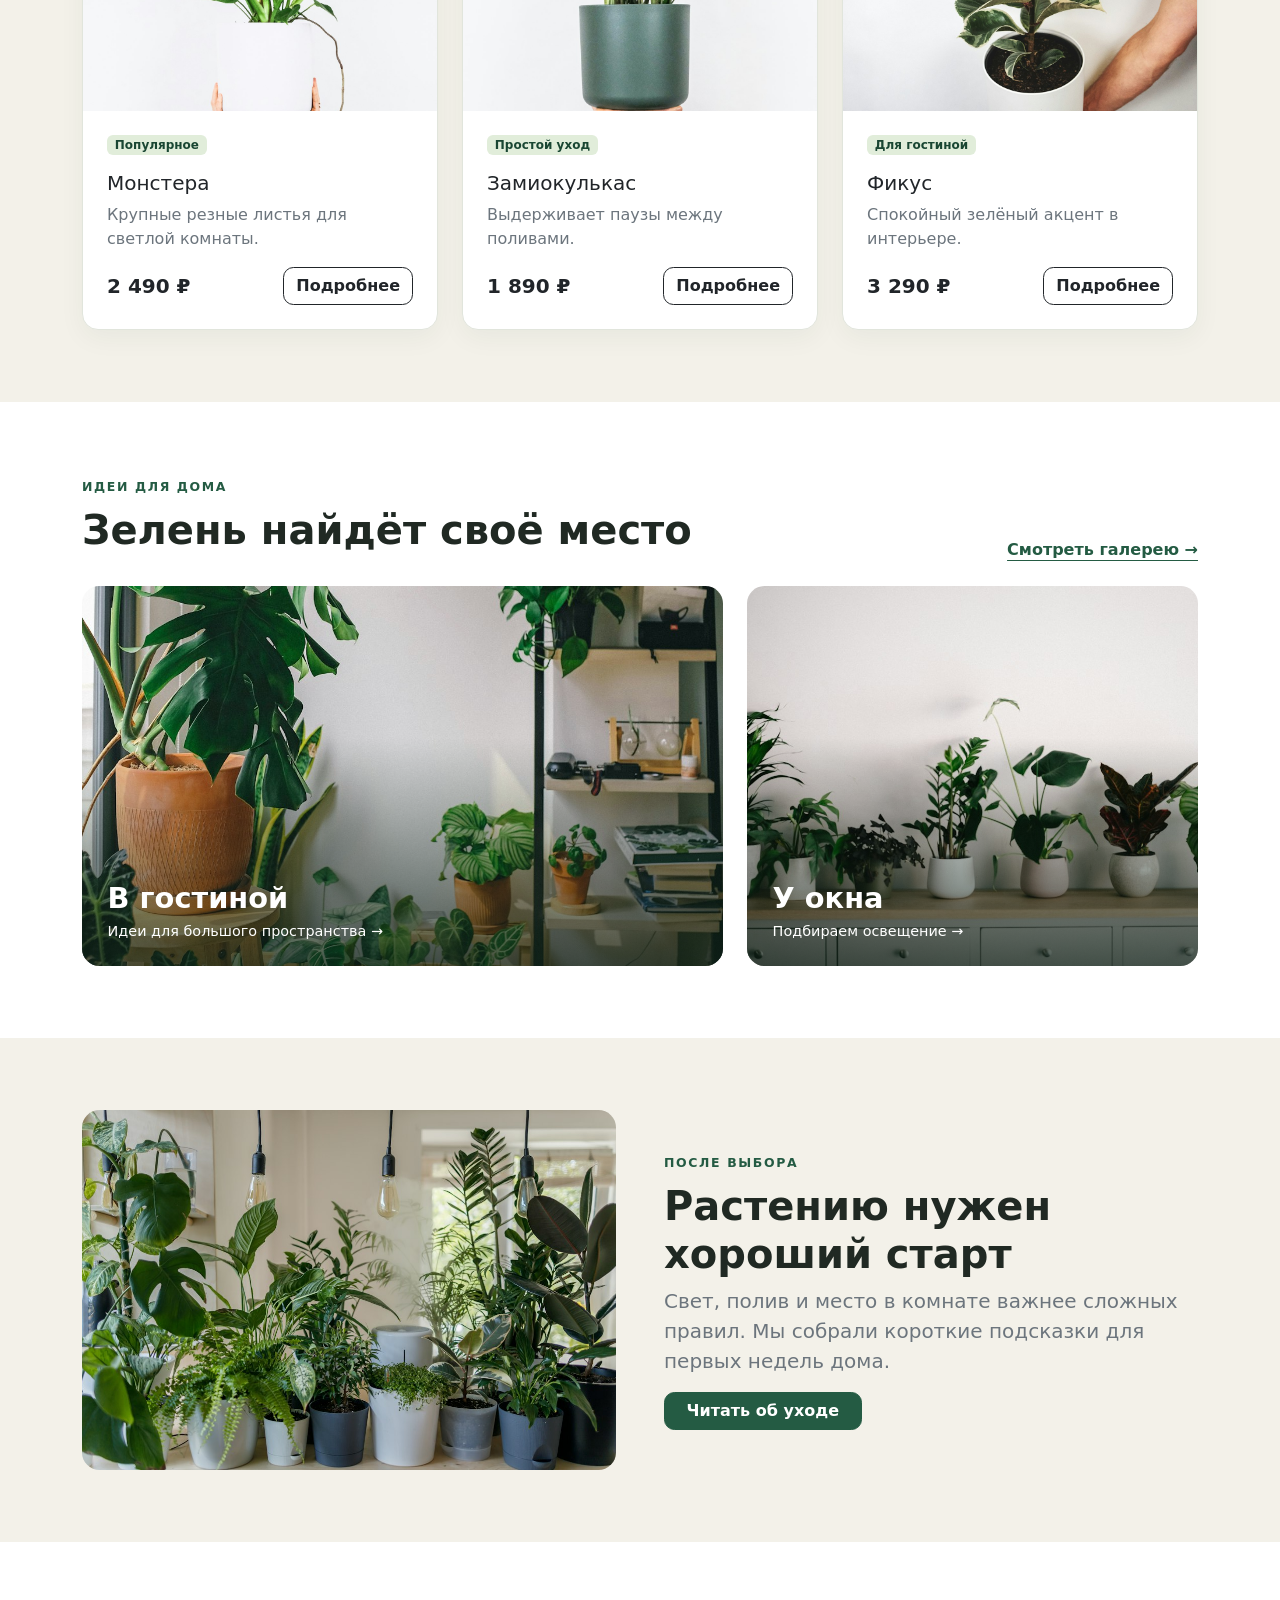
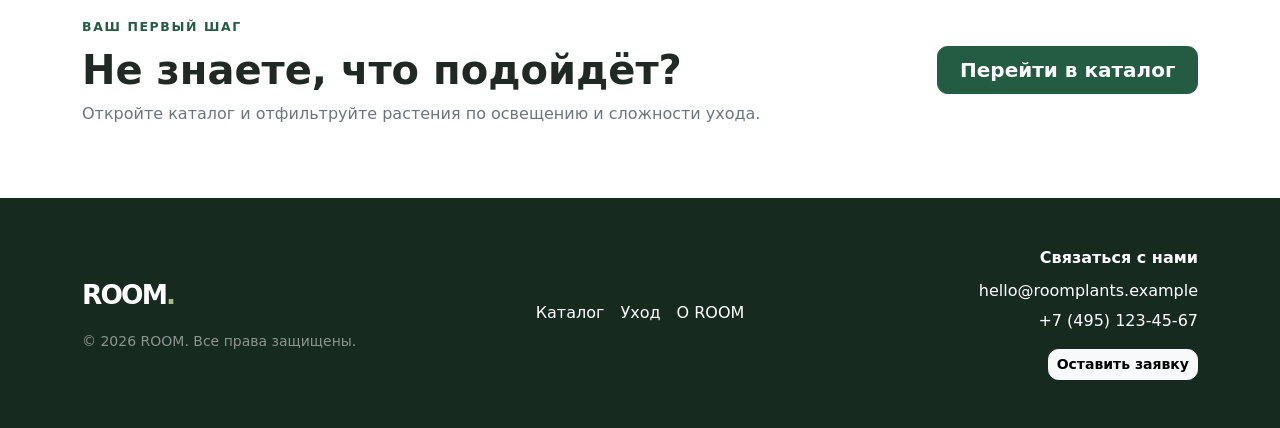
==== commit 0ffb9453: "Improve footer contacts and clickable feature cards" ====
--- a/index.html
+++ b/index.html
@@ -78,25 +78,25 @@
 
       <div class="row g-4">
         <div class="col-12 col-md-4">
-          <div class="feature-card feature-card--photo feature-card--light h-100 p-4">
+          <a class="feature-card feature-card--photo feature-card--light h-100 p-4 text-decoration-none" href="catalog.html?light=bright">
             <span class="feature-number">01</span>
             <h3 class="h5 mt-4">Подбор по свету</h3>
             <p class="text-secondary mb-0">Найдите вариант для яркого окна или полутени.</p>
-          </div>
+          </a>
         </div>
         <div class="col-12 col-md-4">
-          <div class="feature-card feature-card--photo feature-card--care h-100 p-4">
+          <a class="feature-card feature-card--photo feature-card--care h-100 p-4 text-decoration-none" href="care.html#basics">
             <span class="feature-number">02</span>
             <h3 class="h5 mt-4">Понятный уход</h3>
             <p class="text-secondary mb-0">Сразу видно, сколько внимания нужно растению.</p>
-          </div>
+          </a>
         </div>
         <div class="col-12 col-md-4">
-          <div class="feature-card feature-card--photo feature-card--detail h-100 p-4">
+          <a class="feature-card feature-card--photo feature-card--detail h-100 p-4 text-decoration-none" href="catalog.html">
             <span class="feature-number">03</span>
             <h3 class="h5 mt-4">Подробная карточка</h3>
             <p class="text-secondary mb-0">Все основные характеристики собраны в одном месте.</p>
-          </div>
+          </a>
         </div>
       </div>
     </section>
@@ -205,9 +205,10 @@
           <a class="footer-link" href="about.html">О ROOM</a>
         </nav>
         <div class="col-12 col-lg-4 text-lg-end">
-          <p class="text-white fw-semibold mb-2">Связь</p>
+          <p class="text-white fw-semibold mb-2">Связаться с нами</p>
           <a class="footer-link d-block mb-1" href="mailto:hello@roomplants.example">hello@roomplants.example</a>
-          <span class="text-white-50 d-block">+7 (000) 000-00-00</span>
+          <a class="footer-link d-block mb-3" href="tel:+74951234567">+7 (495) 123-45-67</a>
+          <a class="btn btn-light btn-sm" href="order.html">Оставить заявку</a>
         </div>
       </div>
     </div>
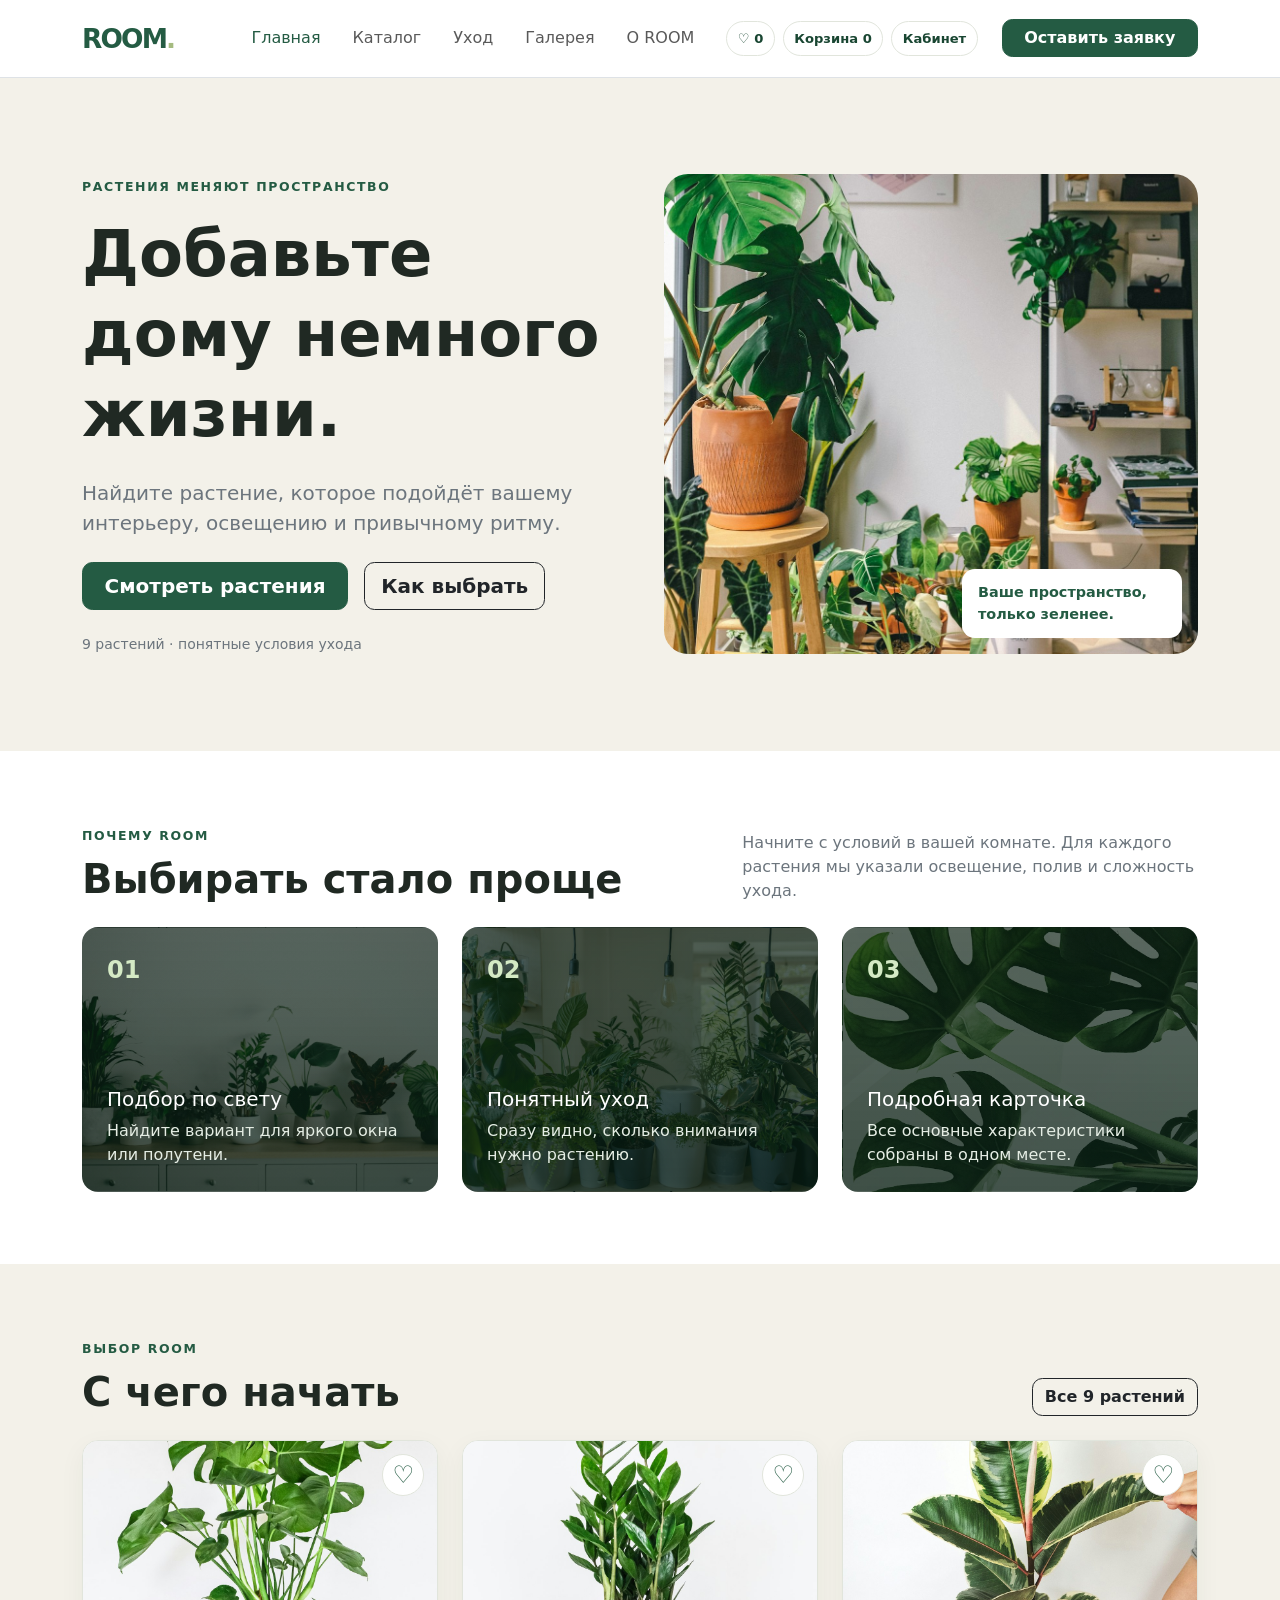
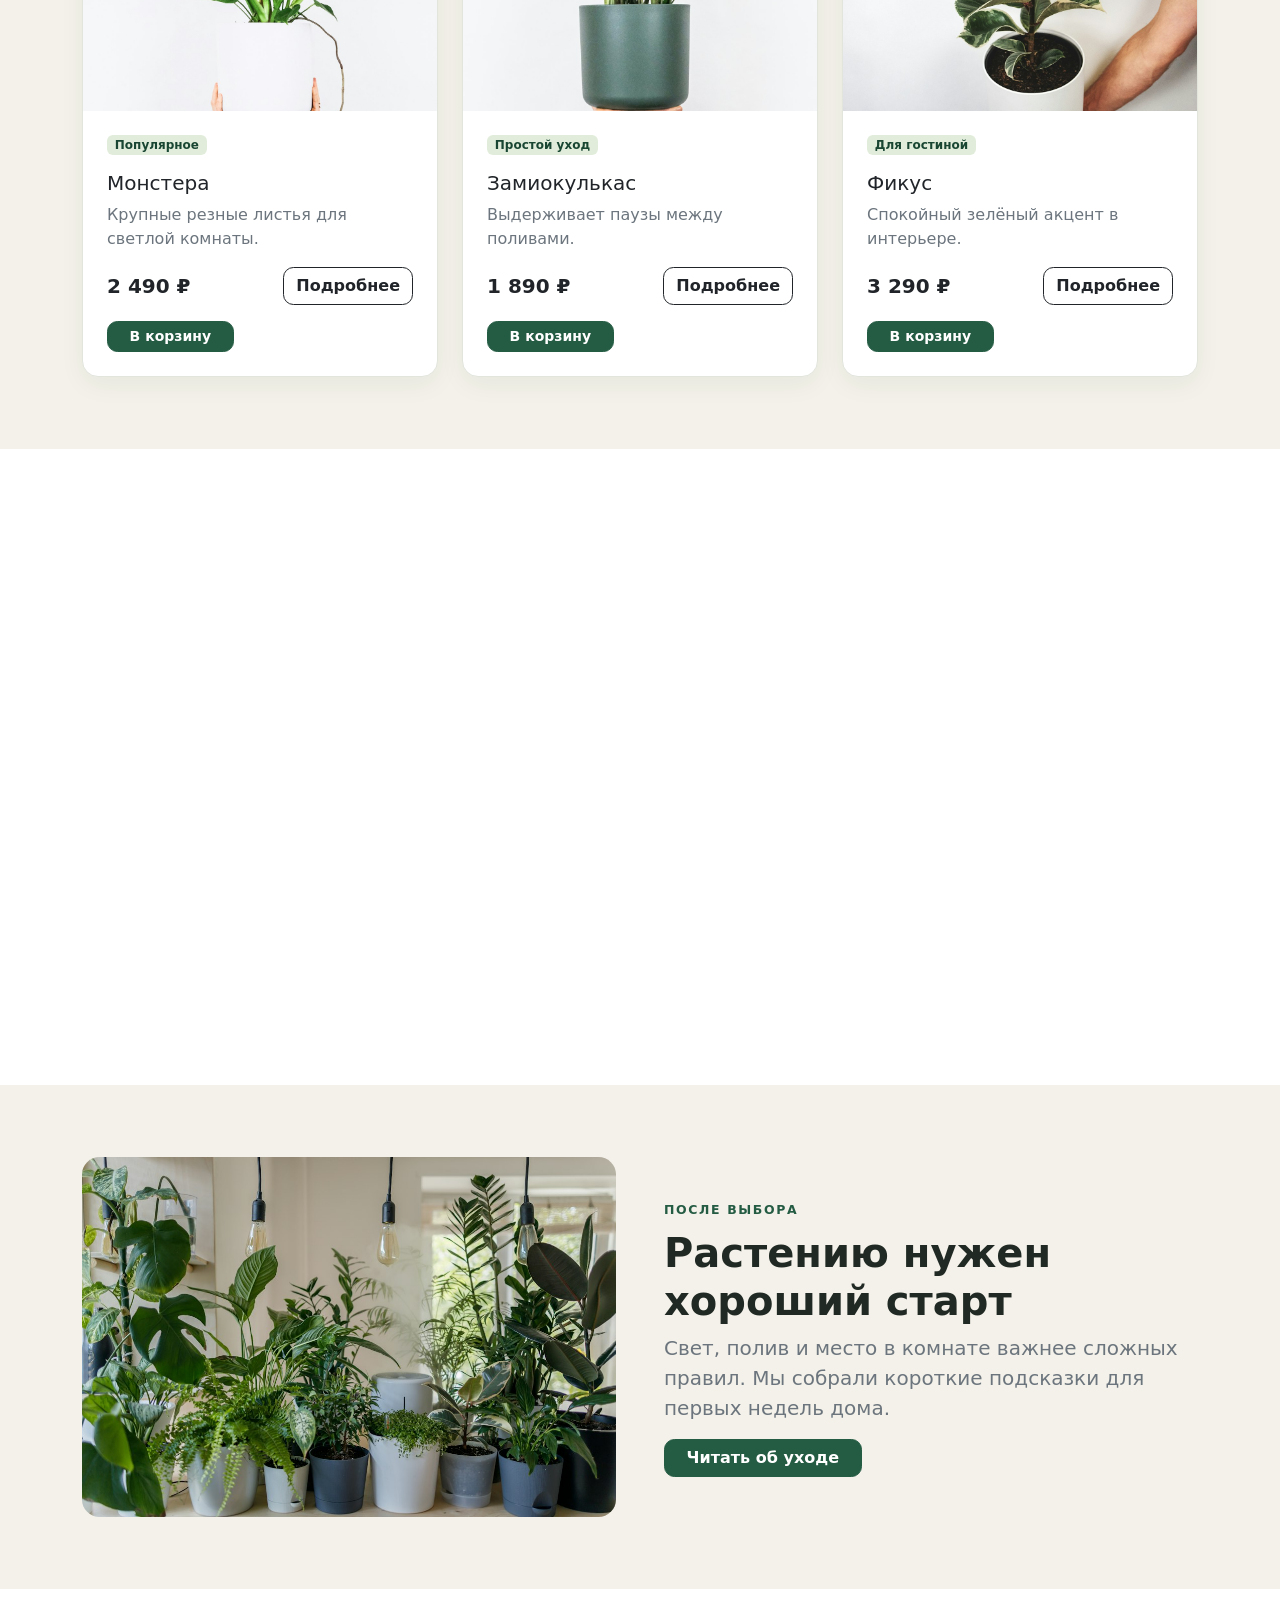
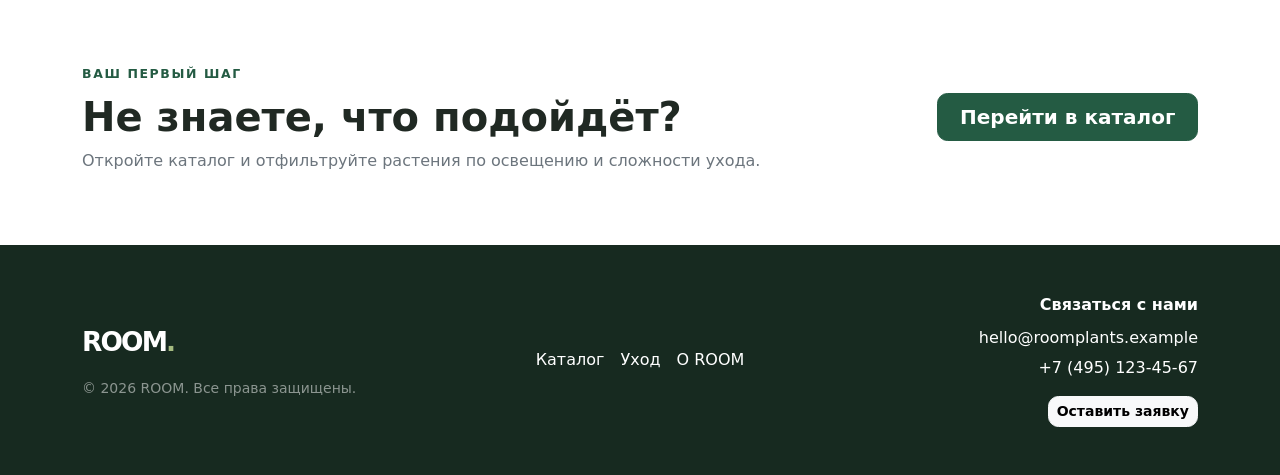
==== commit b911387f: "Add local reviews, favorites, cart, account and scroll effects" ====
--- a/index.html
+++ b/index.html
@@ -6,7 +6,7 @@
   <meta name="description" content="ROOM — каталог комнатных растений для дома и рабочего пространства.">
   <title>ROOM — растения для вашего пространства</title>
   <link rel="stylesheet" href="vendor/bootstrap/css/bootstrap.min.css">
-  <link rel="stylesheet" href="css/custom.css?v=3">
+  <link rel="stylesheet" href="css/custom.css?v=4">
 </head>
 <body>
   <header class="site-header border-bottom">
@@ -215,6 +215,6 @@
   </footer>
 
   <script src="vendor/bootstrap/js/bootstrap.bundle.min.js"></script>
-  <script src="js/app.js?v=2"></script>
+  <script src="js/app.js?v=3"></script><script src="js/shop.js?v=1"></script>
 </body>
 </html>
--- a/css/custom.css
+++ b/css/custom.css
@@ -255,6 +255,26 @@
 .gallery-item figcaption { padding: 1rem 1.2rem; font-weight: 700; }
 .gallery-item figcaption span { display: block; color: #64716a; font-size: .9rem; font-weight: 400; }
 .footer-link { line-height: 1.6; }
+
+/* избранное, корзина, отзывы и личный кабинет */
+.room-nav-tools { max-width: 100%; }
+.room-tool-link { display: inline-flex; align-items: center; gap: .3rem; padding: .42rem .65rem; border: 1px solid var(--room-line); border-radius: 999px; color: var(--room-green-dark); font-size: .82rem; font-weight: 700; text-decoration: none; white-space: nowrap; }
+.room-tool-link:hover, .room-tool-link:focus-visible { color: #fff; background: var(--room-green); border-color: var(--room-green); }
+.plant-card > .room-favorite-button { position: absolute; top: .8rem; right: .8rem; z-index: 2; }
+.room-favorite-button { display: inline-grid; place-items: center; width: 42px; height: 42px; border: 1px solid var(--room-line); border-radius: 50%; background: #fff; color: var(--room-green); font-size: 1.5rem; line-height: 1; transition: transform .2s, background .2s; }
+.room-favorite-button:hover { transform: scale(1.08); }
+.room-favorite-button.active { color: #a7354c; background: #fff1f3; }
+.room-review, .room-order, .room-empty { padding: 1.4rem; border: 1px solid var(--room-line); border-radius: 1rem; background: #fafbf8; }
+.room-stars { color: #d6963d; letter-spacing: .12em; font-size: 1.15rem; margin-bottom: .4rem; }
+.room-cart-row { border-bottom: 1px solid var(--room-line); padding: 1rem 0; flex-wrap: wrap; }
+.room-cart-row img { width: 84px; height: 84px; border-radius: .8rem; object-fit: cover; }
+.room-stepper { display: inline-flex; align-items: center; gap: .65rem; border: 1px solid var(--room-line); border-radius: 999px; padding: .2rem .5rem; }
+.room-stepper button { border: 0; background: none; width: 26px; height: 30px; font-size: 1.25rem; color: var(--room-green); }
+.room-empty { padding: 3rem; text-align: center; }
+.room-reveal { opacity: 0; transform: translateY(20px); transition: opacity .65s ease, transform .65s ease; }
+.room-reveal.is-visible { opacity: 1; transform: none; }
+@media (prefers-reduced-motion: reduce) { .room-reveal { opacity: 1; transform: none; transition: none; } }
+@media (max-width: 575px) { .room-cart-row { align-items: flex-start !important; } .room-cart-row > strong { width: 100%; text-align: right; } .room-empty { padding: 2rem 1rem; } }
 @media (max-width: 1199.98px) {
   .navbar-nav { padding-block: 1rem; }
   .navbar-nav .btn { align-self: flex-start; margin-top: .6rem; }
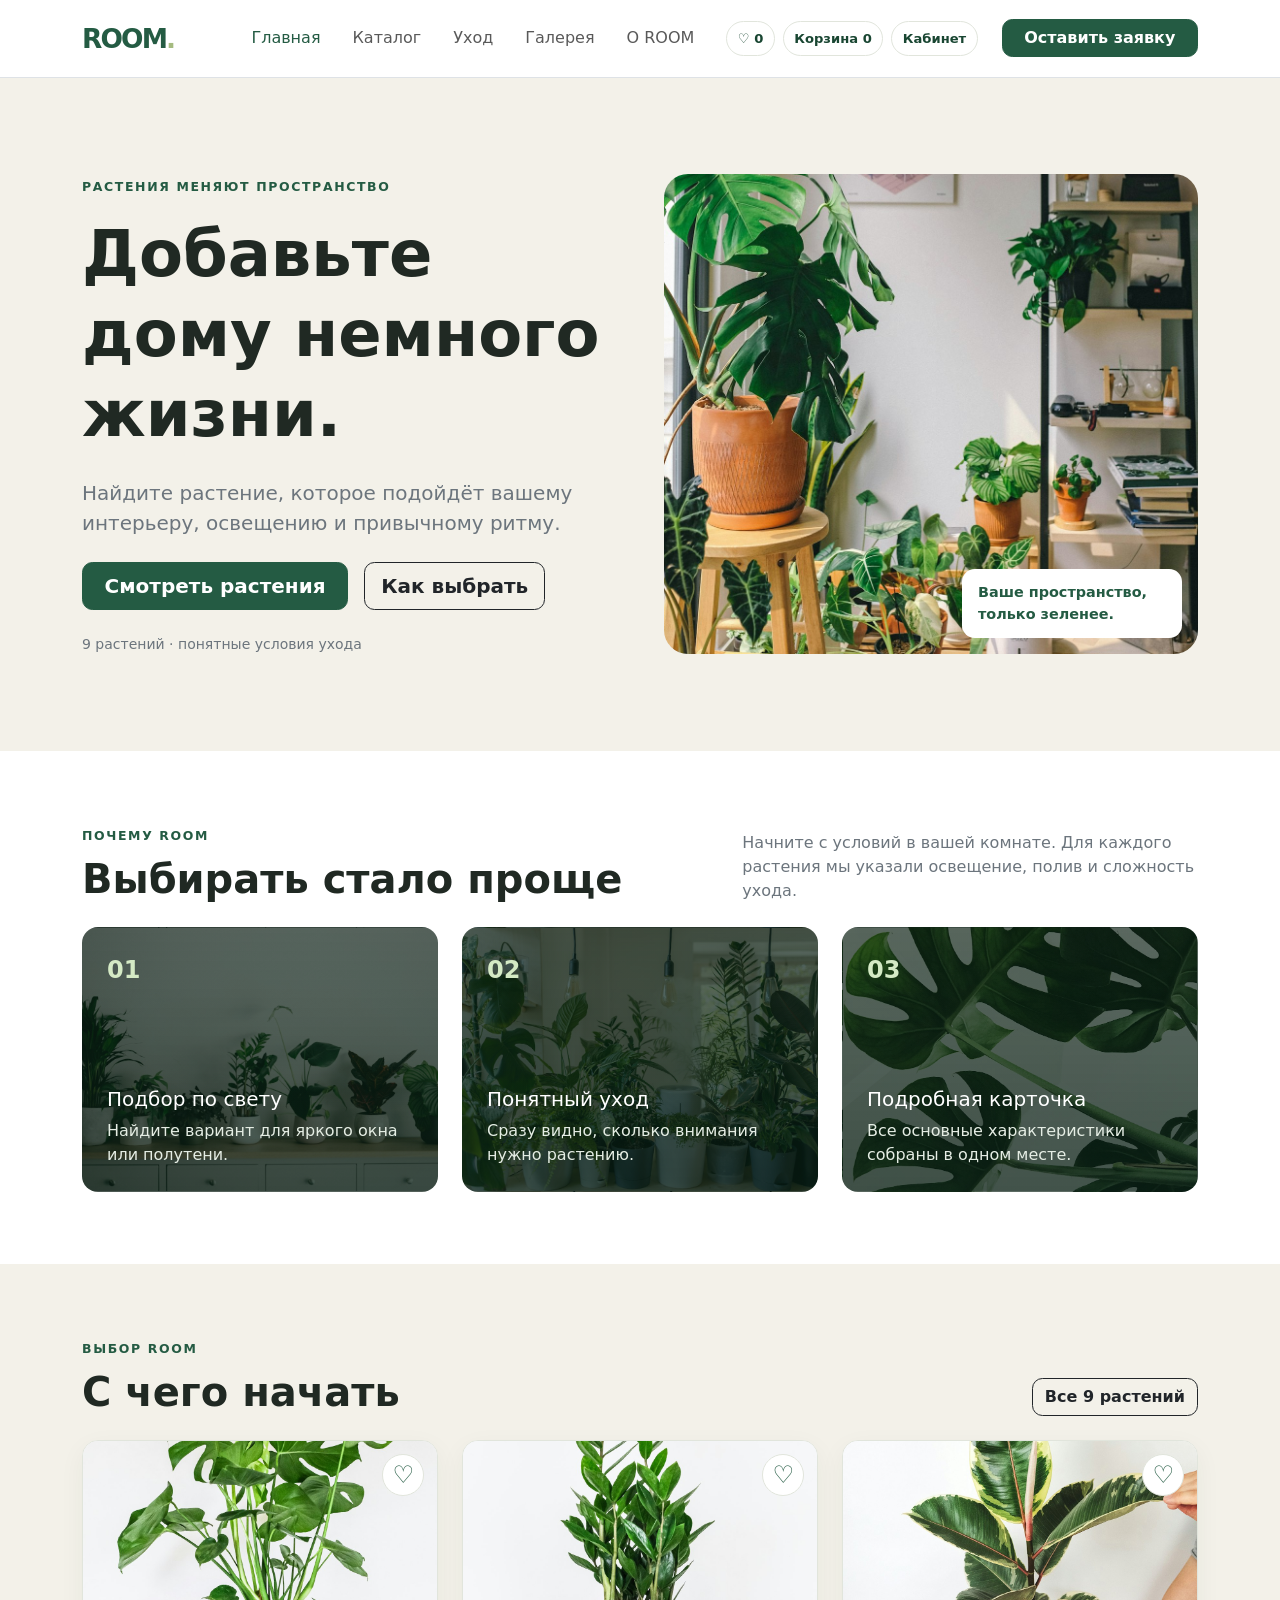
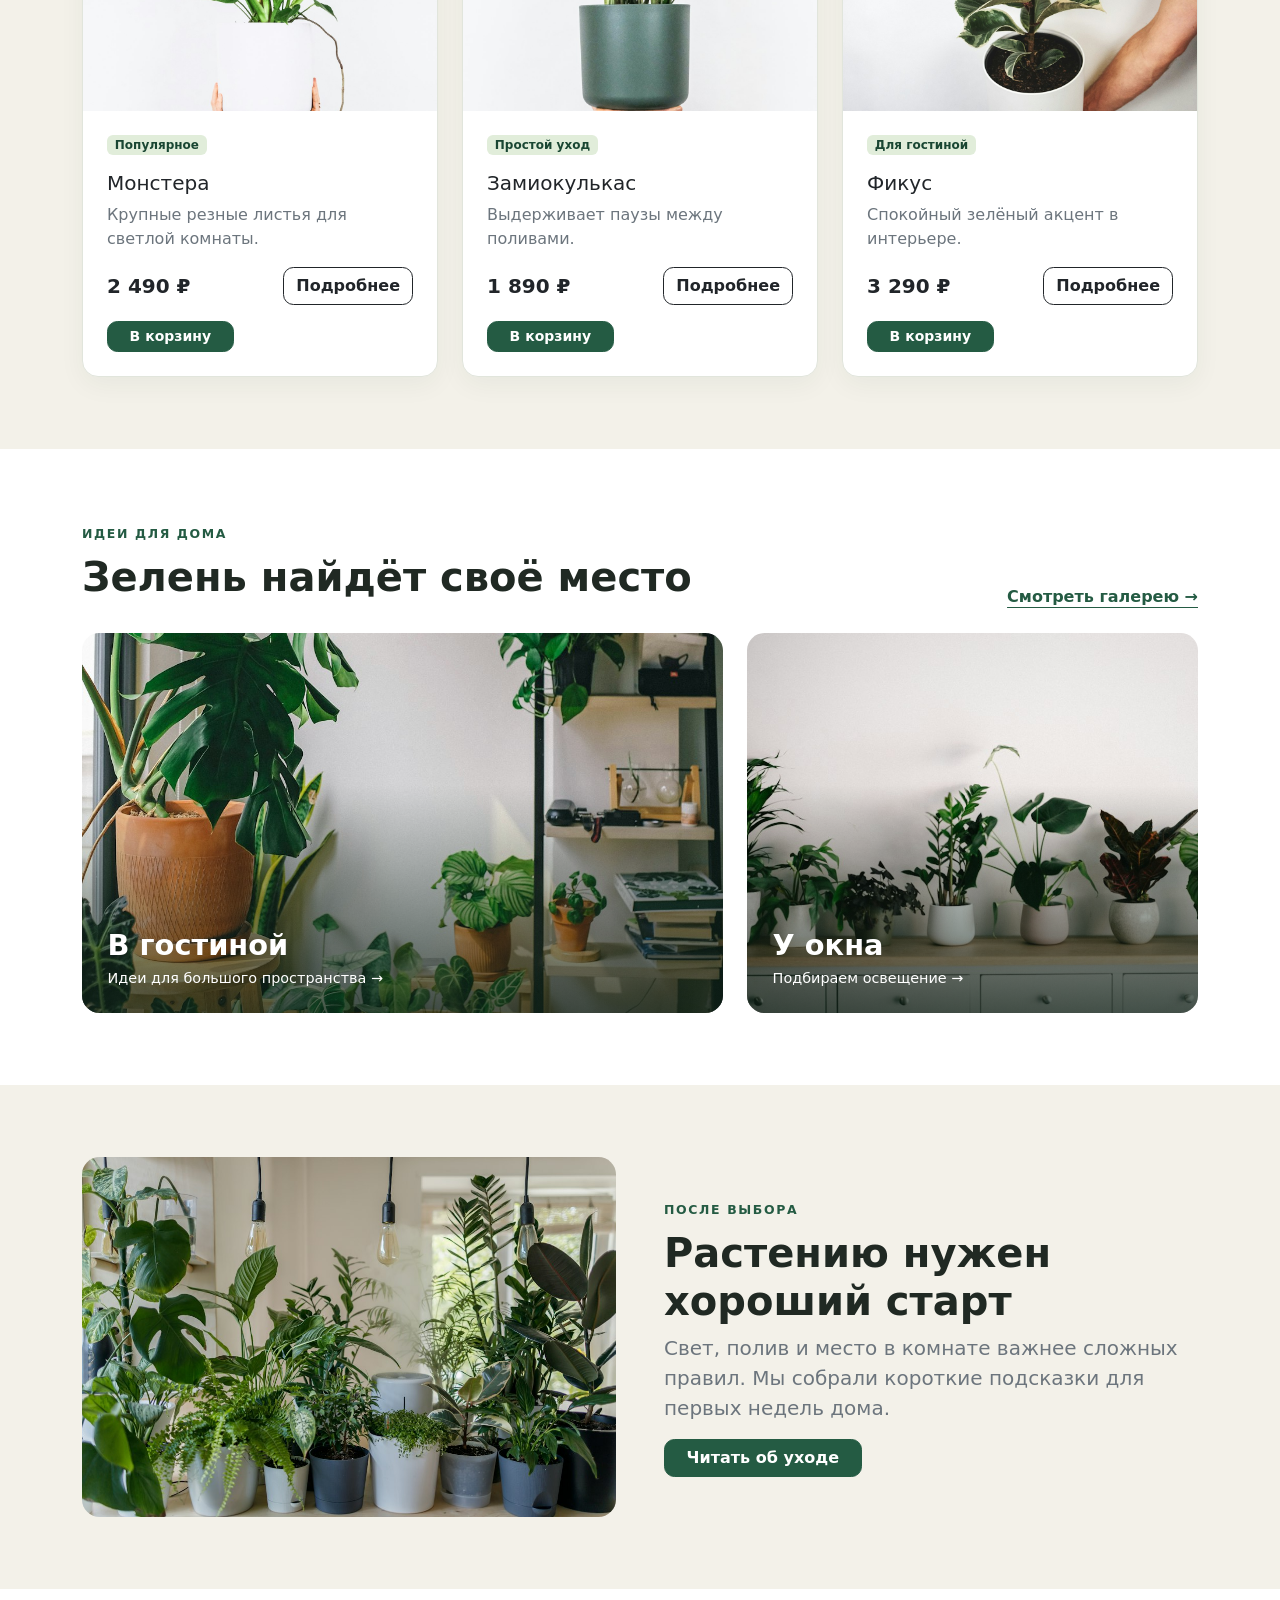
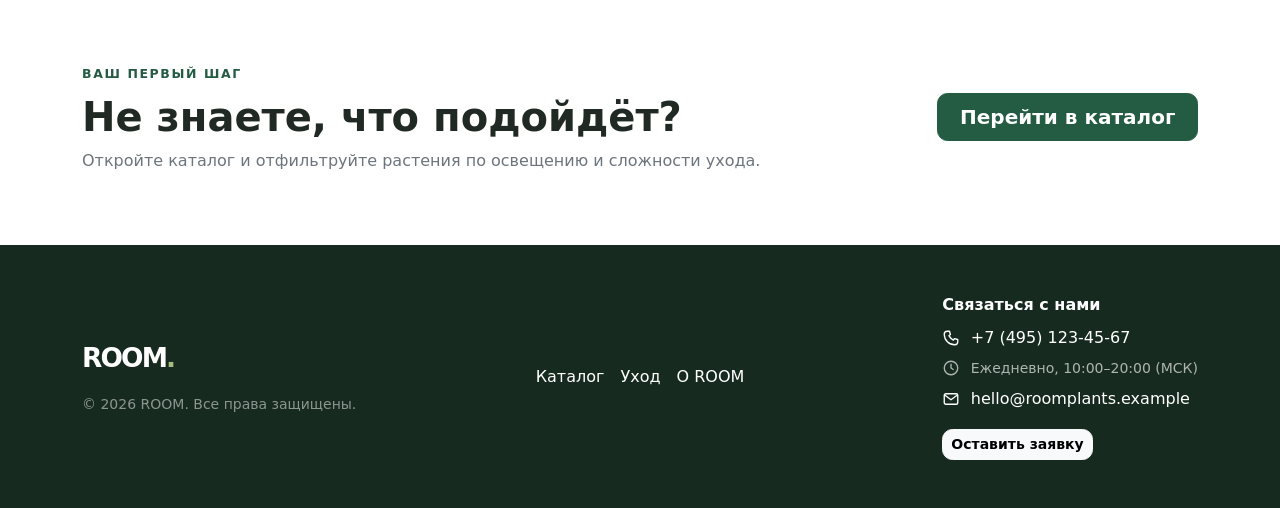
==== commit 377024f1: "Align footer contacts and add icons and calling hours" ====
--- a/index.html
+++ b/index.html
@@ -6,7 +6,7 @@
   <meta name="description" content="ROOM — каталог комнатных растений для дома и рабочего пространства.">
   <title>ROOM — растения для вашего пространства</title>
   <link rel="stylesheet" href="vendor/bootstrap/css/bootstrap.min.css">
-  <link rel="stylesheet" href="css/custom.css?v=4">
+  <link rel="stylesheet" href="css/custom.css?v=5">
 </head>
 <body>
   <header class="site-header border-bottom">
@@ -204,12 +204,7 @@
           <a class="footer-link" href="care.html">Уход</a>
           <a class="footer-link" href="about.html">О ROOM</a>
         </nav>
-        <div class="col-12 col-lg-4 text-lg-end">
-          <p class="text-white fw-semibold mb-2">Связаться с нами</p>
-          <a class="footer-link d-block mb-1" href="mailto:hello@roomplants.example">hello@roomplants.example</a>
-          <a class="footer-link d-block mb-3" href="tel:+74951234567">+7 (495) 123-45-67</a>
-          <a class="btn btn-light btn-sm" href="order.html">Оставить заявку</a>
-        </div>
+        <div class="col-12 col-lg-4"><div class="footer-contact"><p class="text-white fw-semibold mb-2">Связаться с нами</p><a class="footer-link footer-contact__link" href="tel:+74951234567"><svg class="footer-contact__icon" aria-hidden="true" viewBox="0 0 24 24"><path d="M7 3h3l1.2 4.4-2 1.5a15 15 0 0 0 5.9 5.9l1.5-2L21 14v3a4 4 0 0 1-4 4C9.3 21 3 14.7 3 7a4 4 0 0 1 4-4Z"/></svg><span>+7 (495) 123-45-67</span></a><p class="footer-contact__hours"><svg class="footer-contact__icon" aria-hidden="true" viewBox="0 0 24 24"><circle cx="12" cy="12" r="9"/><path d="M12 7v5l3 2"/></svg><span>Ежедневно, 10:00–20:00 (МСК)</span></p><a class="footer-link footer-contact__link" href="mailto:hello@roomplants.example"><svg class="footer-contact__icon" aria-hidden="true" viewBox="0 0 24 24"><rect x="3" y="5" width="18" height="14" rx="2"/><path d="m4 7 8 6 8-6"/></svg><span>hello@roomplants.example</span></a><a class="btn btn-light btn-sm" href="order.html">Оставить заявку</a></div></div>
       </div>
     </div>
   </footer>
--- a/css/custom.css
+++ b/css/custom.css
@@ -286,3 +286,35 @@
   .detail-photo { height: 155px; }
   .plant-photo { height: 245px; }
 }
+.footer-contact {
+  width: max-content;
+  max-width: 100%;
+  margin-left: auto;
+  text-align: left;
+}
+
+.footer-contact__link,
+.footer-contact__hours {
+  display: flex;
+  align-items: center;
+  gap: .65rem;
+  margin-bottom: .45rem;
+}
+
+.footer-contact__icon {
+  width: 18px;
+  height: 18px;
+  flex: 0 0 18px;
+  stroke: currentColor;
+  fill: none;
+  stroke-width: 1.8;
+  stroke-linecap: round;
+  stroke-linejoin: round;
+}
+
+.footer-contact__hours { color: rgba(255, 255, 255, .65); font-size: .875rem; }
+.footer-contact .btn { margin-top: .65rem; }
+
+@media (max-width: 991.98px) {
+  .footer-contact { margin-left: 0; }
+}
